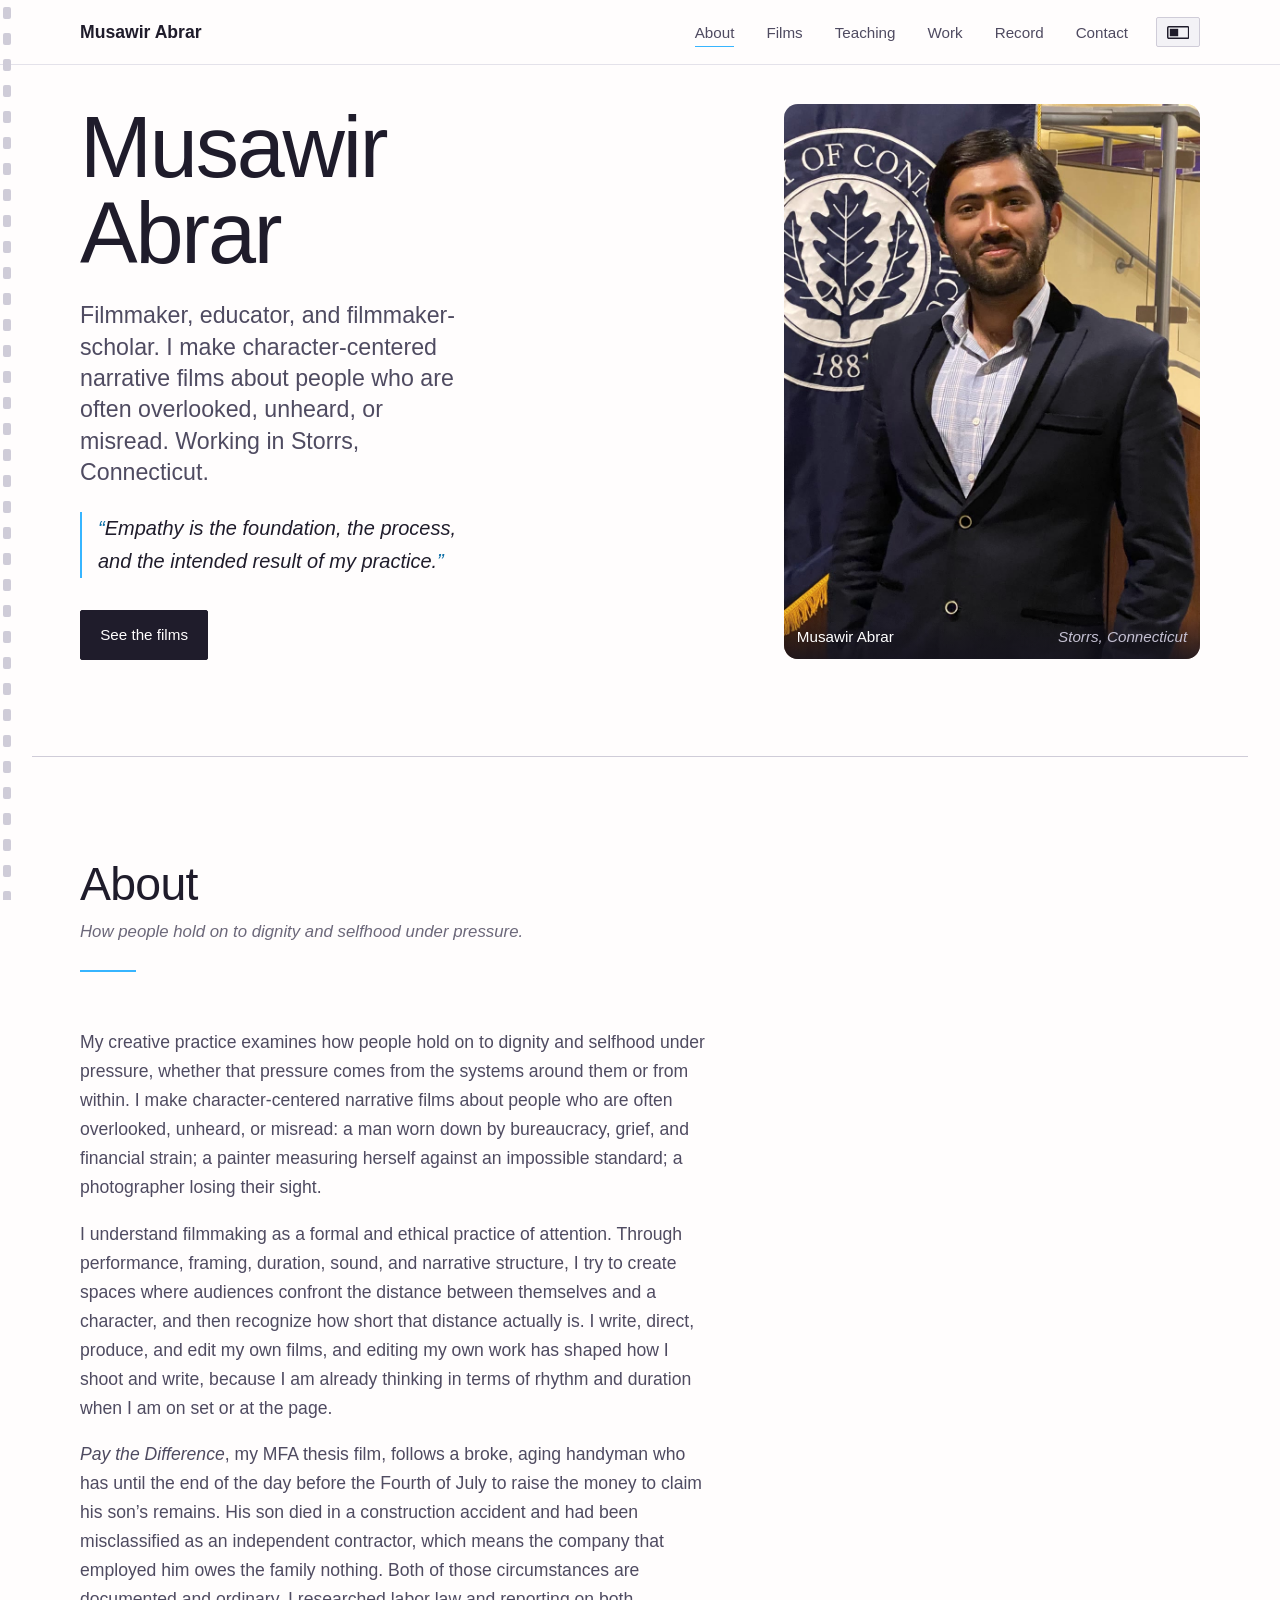
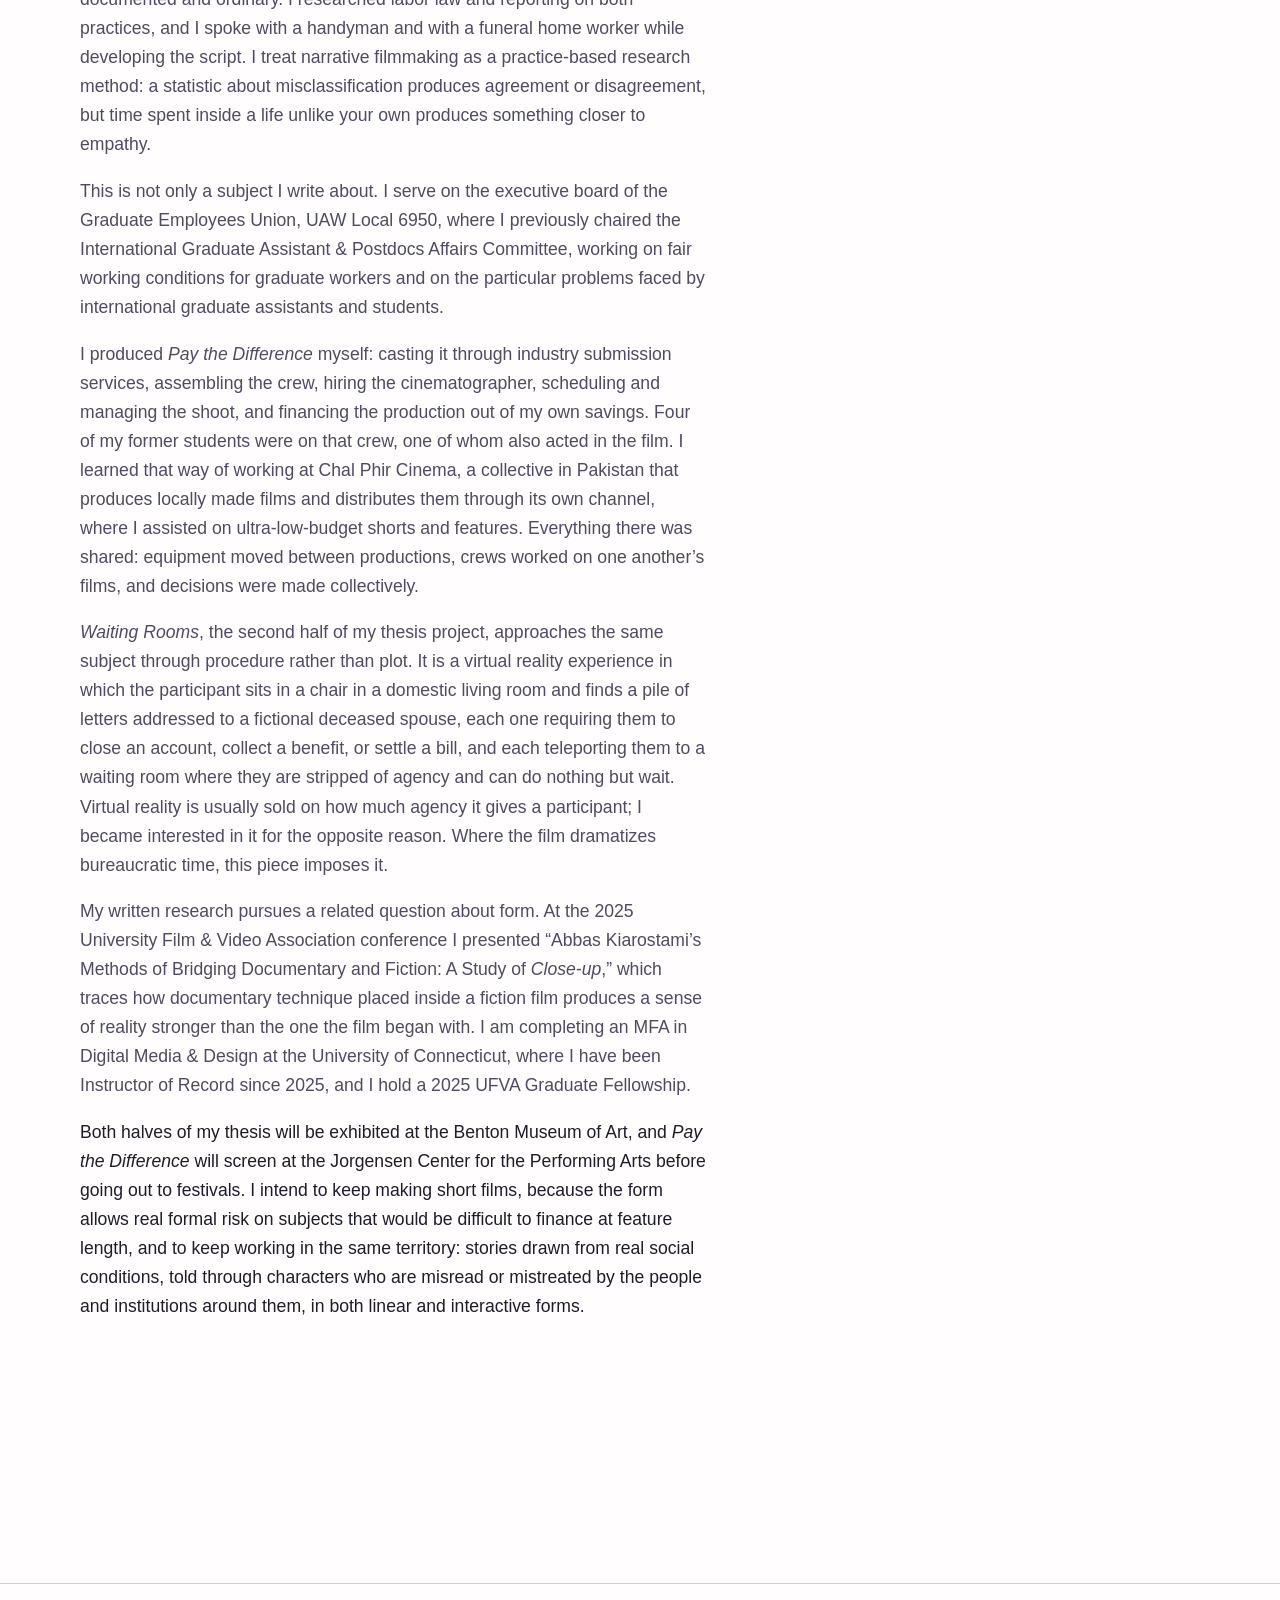
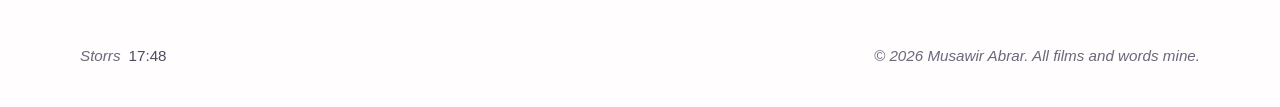
==== index.html @ 1b655f56 "Run a film strip down the edge as the scroll indicator Perforations along the left margin that fill " ====
<!DOCTYPE html>
<!--
  "I take my artistic practice as a very small, personal revolution."
  Musawir Abrar, artist statement.

  You found the source. Most people don't look. Thank you for looking.
-->
<html lang="en" dir="ltr">
<head>
  <meta charset="utf-8">
  <meta name="viewport" content="width=device-width, initial-scale=1, viewport-fit=cover">
  <title>Musawir Abrar</title>
  <meta name="description" content="Musawir Abrar is a filmmaker, educator, and filmmaker-scholar working in Storrs, Connecticut. Character-centered narrative film, immersive media, and research on how people hold on to dignity under pressure.">
  <meta name="author" content="Musawir Abrar">
  <meta name="theme-color" content="#fffdfd" media="(prefers-color-scheme: light)">
  <meta name="theme-color" content="#1a1826" media="(prefers-color-scheme: dark)">

  <meta property="og:type" content="website">
  <meta property="og:title" content="Musawir Abrar">
  <meta property="og:description" content="Filmmaker, educator, filmmaker-scholar. Character-centered work about people who are overlooked, unheard, or misread.">
  <meta property="og:url" content="https://musawirabrar.com/">
  <meta property="og:image" content="https://musawirabrar.com/assets/img/og-image.jpg">
  <meta name="twitter:card" content="summary_large_image">

  <link rel="canonical" href="https://musawirabrar.com/">
  <link rel="icon" href="assets/favicon.svg" type="image/svg+xml">
  <link rel="icon" href="assets/favicon-32.png" type="image/png" sizes="32x32">
  <link rel="apple-touch-icon" href="assets/apple-touch-icon.png">

  <script>
    /* Set the chosen theme before the first paint, so the page never flashes
       the wrong one. The rest of the toggle lives in main.js. */
    (function () {
      try {
        var t = localStorage.getItem('theme');
        if (t === 'dark' || t === 'light') document.documentElement.setAttribute('data-theme', t);
      } catch (e) {}
    })();
  </script>

  <link rel="preconnect" href="https://api.fontshare.com">
  <link rel="preconnect" href="https://cdn.fontshare.com" crossorigin>
  <link rel="preconnect" href="https://fonts.googleapis.com">
  <link rel="preconnect" href="https://fonts.gstatic.com" crossorigin>
  <link rel="stylesheet" href="https://api.fontshare.com/v2/css?f[]=satoshi@300,400,500,700,1,2&amp;display=swap">
  <link rel="stylesheet" href="https://fonts.googleapis.com/css2?family=IBM+Plex+Mono:wght@400;500&family=Noto+Nastaliq+Urdu:wght@400;600&display=swap">
  <link rel="stylesheet" href="css/style.css?v=c502fabf">
  <!-- PostHog analytics. Public project key; safe to ship. -->
  <script>
    !function(t,e){var o,n,p,r;e.__SV||(window.posthog && window.posthog.__loaded)||(window.posthog=e,e._i=[],e.init=function(i,s,a){function g(t,e){var o=e.split(".");2==o.length&&(t=t[o[0]],e=o[1]),t[e]=function(){t.push([e].concat(Array.prototype.slice.call(arguments,0)))}}p||((p=t.createElement("script")).type="text/javascript",p.crossOrigin="anonymous",p.async=!0,p.src=s.api_host.replace(".i.posthog.com","-assets.i.posthog.com")+"/static/array.js",p.onerror=function(){p=null},(r=t.getElementsByTagName("script")[0]).parentNode.insertBefore(p,r));var u=e;for(void 0!==a?u=e[a]=[]:a="posthog",u.people=u.people||[],Object.defineProperty(u,"toString",{configurable:!0,enumerable:!0,writable:!0,value:function(t){var e="posthog";return"posthog"!==a&&(e+="."+a),t||(e+=" (stub)"),e}}),Object.defineProperty(u.people,"toString",{configurable:!0,enumerable:!0,writable:!0,value:function(){return u.toString(1)+".people (stub)"}}),o="du vu fu pu yu init Bu Hu Nu qu Vu Kl ju Zu Ou Yu Xu th capture getExtension zu hu nh calculateEventProperties ih register register_once register_for_session unregister unregister_for_session ah Lu sh getFeatureFlag getFeatureFlagPayload getFeatureFlagResult getAllFeatureFlags isFeatureEnabled reloadFeatureFlags updateFlags updateEarlyAccessFeatureEnrollment getEarlyAccessFeatures on onFeatureFlags onSurveysLoaded onSessionId getSurveys getActiveMatchingSurveys renderSurvey displaySurvey cancelPendingSurvey canRenderSurvey canRenderSurveyAsync uh identify setPersonProperties unsetPersonProperties group resetGroups setPersonPropertiesForFlags resetPersonPropertiesForFlags setGroupPropertiesForFlags resetGroupPropertiesForFlags reset hh shutdown setIdentity clearIdentity get_distinct_id getGroups get_session_id get_session_replay_url alias set_config startSessionRecording stopSessionRecording sessionRecordingStarted captureException addExceptionStep captureLog startExceptionAutocapture stopExceptionAutocapture loadToolbar get_property getSessionProperty rh Ku createPersonProfile setInternalOrTestUser oh bu opt_in_capturing opt_out_capturing has_opted_in_capturing has_opted_out_capturing get_explicit_consent_status is_capturing clear_opt_in_out_capturing Qu debug Yl Os getPageViewId captureTraceFeedback captureTraceMetric Pu".split(" "),n=0;n<o.length;n++)g(u,o[n]);e._i.push([i,s,a])},e.__SV=1)}(document,window.posthog||[]);
    posthog.init('phc_n4nHXnw5nYtsfpcSPLs67FtRx5jxctxXPrgz5RXiYdbp', {
      api_host: 'https://z.musawirabrar.com',
      ui_host: 'https://us.posthog.com',
      defaults: '2026-05-30',
      person_profiles: 'always',
      capture_pageview: true,
      capture_pageleave: true,
      autocapture: true,
      rageclick: true,
      capture_dead_clicks: true,
      capture_heatmaps: true,
      capture_exceptions: true,
      capture_performance: { web_vitals: true, network_timing: true },
      disable_session_recording: false,
      enable_recording_console_log: true,
      session_recording: { maskAllInputs: true, recordCrossOriginIframes: false }
    });
  </script>
  <script type="application/ld+json">
  {
    "@context": "https://schema.org",
    "@type": "Person",
    "name": "Musawir Abrar",
    "jobTitle": "Filmmaker, educator, and filmmaker-scholar",
    "description": "Filmmaker, educator, and filmmaker-scholar working in Storrs, Connecticut.",
    "url": "https://musawirabrar.com/",
    "email": "musawir.abrar@uconn.edu",
    "image": "https://musawirabrar.com/assets/img/musawir-900.jpg",
    "affiliation": { "@type": "CollegeOrUniversity", "name": "University of Connecticut" },
    "sameAs": [
      "https://www.linkedin.com/in/musawirabrar/",
      "https://www.youtube.com/@analyzingglobalcinema6805",
      "https://dmd.uconn.edu/person/musawir-abrar/"
    ]
  }
  </script>
</head>
<body>

  <!--
    The scroll indicator: a film strip down the left edge, its perforations
    filling as the page runs through. Decoration only, so it carries no
    meaning a reader would miss without it.
  -->
  <div class="reel" aria-hidden="true"><span class="reel__fill"></span></div>
  <a class="skip" href="#main">Skip to the content</a>

  <header class="top" id="top">
    <nav class="top__nav" aria-label="Primary">
      <a class="top__name" href="index.html">Musawir Abrar</a>
      <div class="top__right">
        <ul class="top__links">
        <li><a href="index.html" aria-current="page">About</a></li>
        <li><a href="films.html">Films</a></li>
        <li><a href="teaching.html">Teaching</a></li>
        <li><a href="work.html">Work</a></li>
        <li><a href="record.html">Record</a></li>
        <li><a href="contact.html">Contact</a></li>
        </ul>
        <button class="theme" id="theme-toggle" type="button" aria-label="Switch to dark mode">
          <svg viewBox="0 0 24 14" aria-hidden="true" focusable="false">
            <rect x="0.8" y="0.8" width="22.4" height="12.4" rx="1" fill="none" stroke="currentColor" stroke-width="1.6"/>
            <rect class="theme__knob" x="3" y="3" width="9" height="8" fill="currentColor"/>
          </svg>
        </button>
      </div>
    </nav>
  </header>

  <main id="main">

    <!-- ============================================================ HERO -->
    <section class="hero" aria-labelledby="hero-title">
      <div class="hero__grid">
        <div class="hero__text">
          <h1 class="hero__title" id="hero-title">Musawir<br>Abrar</h1>
          <p class="hero__lede">
            Filmmaker, educator, and filmmaker-scholar. I make character-centered narrative
            films about people who are often overlooked, unheard, or misread.
            Working in Storrs, Connecticut.
          </p>
          <p class="hero__thesis">
            <span class="hero__thesis-mark" aria-hidden="true">&ldquo;</span>Empathy is the foundation, the process, and the intended result of my practice.<span class="hero__thesis-mark" aria-hidden="true">&rdquo;</span>
          </p>
          <div class="hero__cta">
            <a class="btn" href="films.html">See the films</a>
          </div>
        </div>

        <figure class="hero__figure frame frame--3x4">
          <img src="assets/img/musawir-900.jpg"
               srcset="assets/img/musawir-450.jpg 450w, assets/img/musawir-900.jpg 900w"
               sizes="(min-width: 900px) 36vw, 80vw"
               width="900" height="1200"
               alt="Musawir Abrar in a dark blazer, smiling slightly, in front of a University of Connecticut banner."
               fetchpriority="high">
          <figcaption class="frame__cap">
            <span class="frame__cap-title">Musawir Abrar</span>
            <span class="frame__cap-meta">Storrs, Connecticut</span>
          </figcaption>
        </figure>
      </div>
    </section>

    <!-- ============================================================ ABOUT -->
    <section class="section about" id="about" aria-labelledby="about-title">
      <div class="section__head">
        <h2 class="section__title" id="about-title">About</h2>
        <p class="section__sub">How people hold on to dignity and selfhood under pressure.</p>
      </div>

      <div class="prose">
        <p>
          My creative practice examines how people hold on to dignity and selfhood under
          pressure, whether that pressure comes from the systems around them or from within.
          I make character-centered narrative films about people who are often overlooked,
          unheard, or misread: a man worn down by bureaucracy, grief, and financial strain;
          a painter measuring herself against an impossible standard; a photographer losing
          their sight.
        </p>
        <p>
          I understand filmmaking as a formal and ethical practice of attention. Through
          performance, framing, duration, sound, and narrative structure, I try to create
          spaces where audiences confront the distance between themselves and a character,
          and then recognize how short that distance actually is. I write, direct, produce,
          and edit my own films, and editing my own work has shaped how I shoot and write,
          because I am already thinking in terms of rhythm and duration when I am on set or
          at the page.
        </p>
        <p>
          <em>Pay the Difference</em>, my MFA thesis film, follows a broke, aging handyman who
          has until the end of the day before the Fourth of July to raise the money to claim
          his son&rsquo;s remains. His son died in a construction accident and had been
          misclassified as an independent contractor, which means the company that employed
          him owes the family nothing. Both of those circumstances are documented and ordinary.
          I researched labor law and reporting on both practices, and I spoke with a handyman
          and with a funeral home worker while developing the script. I treat narrative
          filmmaking as a practice-based research method: a statistic about misclassification
          produces agreement or disagreement, but time spent inside a life unlike your own
          produces something closer to empathy.
        </p>
        <p>
          This is not only a subject I write about. I serve on the executive board of the
          Graduate Employees Union, UAW Local 6950, where I previously chaired the
          International Graduate Assistant &amp; Postdocs Affairs Committee, working on fair
          working conditions for graduate workers and on the particular problems faced by
          international graduate assistants and students.
        </p>
        <p>
          I produced <em>Pay the Difference</em> myself: casting it through
          industry submission services, assembling the crew, hiring the cinematographer,
          scheduling and managing the shoot, and financing the production out of my own
          savings. Four of my former students were on that crew, one of whom also acted in the
          film. I learned that way of working at Chal Phir Cinema, a collective in Pakistan
          that produces locally made films and distributes them through its own channel, where
          I assisted on ultra-low-budget shorts and features. Everything there was shared:
          equipment moved between productions, crews worked on one another&rsquo;s films, and
          decisions were made collectively.
        </p>
        <p>
          <em>Waiting Rooms</em>, the second half of my thesis project, approaches the same
          subject through procedure rather than plot. It is a virtual reality experience in
          which the participant sits in a chair in a domestic living room and finds a pile of
          letters addressed to a fictional deceased spouse, each one requiring them to close
          an account, collect a benefit, or settle a bill, and each teleporting them to a
          waiting room where they are stripped of agency and can do nothing but wait. Virtual
          reality is usually sold on how much agency it gives a participant; I became
          interested in it for the opposite reason. Where the film dramatizes bureaucratic
          time, this piece imposes it.
        </p>
        <p>
          My written research pursues a related question about form. At the 2025 University
          Film &amp; Video Association conference I presented &ldquo;Abbas Kiarostami&rsquo;s
          Methods of Bridging Documentary and Fiction: A Study of <em>Close-up</em>,&rdquo;
          which traces how documentary technique placed inside a fiction film produces a sense
          of reality stronger than the one the film began with. I am completing an MFA in
          Digital Media &amp; Design at the University of Connecticut, where I have been
          Instructor of Record since 2025, and I hold a 2025 UFVA Graduate Fellowship.
        </p>
        <p>
          Both halves of my thesis will be exhibited at the Benton Museum of Art, and
          <em>Pay the Difference</em> will screen at the Jorgensen Center for the Performing
          Arts before going out to festivals. I intend to keep making short films, because the
          form allows real formal risk on subjects that would be difficult to finance at
          feature length, and to keep working in the same territory: stories drawn from real
          social conditions, told through characters who are misread or mistreated by the
          people and institutions around them, in both linear and interactive forms.
        </p>
      </div>
    </section>

  </main>

  <footer class="foot">
    <div class="foot__row">
      <p class="foot__place"><span class="foot__city">Storrs</span> <time id="time-storrs" class="foot__time">--:--</time></p>
      <p class="foot__copy">&copy; <span id="year">2026</span> Musawir Abrar. All films and words mine.</p>
    </div>
  </footer>

  <script src="js/main.js?v=2add36c3" defer></script>
</body>
</html>
---- css/style.css ----
/* ==========================================================================
   Musawir Abrar
   Overcast for most of the film, then one sunset.
   ========================================================================== */

:root {
  /* Taken from the resume: indigo, white page, a cyan accent. */
  --paper: #fffdfd;
  --paper-2: #f3f2f6;
  --paper-3: #e6e4ec;
  --line: #cfccd8;
  --line-soft: #e4e2ea;

  --ink: #1f1c2b;
  --ink-2: #4f4b61;
  --ink-3: #6c687a;

  /* The resume's link cyan. The -text value is darkened for contrast on white. */
  --accent: #37b5ff;
  --accent-2: #6bc7fe;
  --accent-text: #0b6ea6;


  --sans: "Satoshi", "Inter", -apple-system, BlinkMacSystemFont, "Segoe UI", Roboto, Helvetica, Arial, sans-serif;
  --mono: "IBM Plex Mono", "SFMono-Regular", Menlo, Consolas, monospace;
  --urdu: "Noto Nastaliq Urdu", "Jameel Noori Nastaleeq", serif;

  --gutter: clamp(1.25rem, 4vw, 3rem);
  --measure: 60ch;
  --radius: 2px;
  --radius-lg: 14px;

  --ease: cubic-bezier(0.22, 1, 0.36, 1);
  --slow: 900ms;
  --quick: 200ms;

  color-scheme: light dark;
}

/* Dark values live in two places: under the media query for anyone who has
   not chosen, and under [data-theme="dark"] for anyone who has. The
   :not() keeps a chosen light theme from being overridden by the system. */
@media (prefers-color-scheme: dark) {
  :root:not([data-theme="light"]) {
    color-scheme: dark;
    --paper: #1a1826;
    --paper-2: #221f2e;
    --paper-3: #2c2839;
    --line: #413c52;
    --line-soft: #2e2a3c;
    --ink: #ece9f2;
    --ink-2: #b9b4c6;
    --ink-3: #8e89a0;
    --accent: #5cc6ff;
    --accent-2: #8bd8ff;
    --accent-text: #6bcdff;
  }
}

:root[data-theme="dark"] {
  color-scheme: dark;
    --paper: #1a1826;
    --paper-2: #221f2e;
    --paper-3: #2c2839;
    --line: #413c52;
    --line-soft: #2e2a3c;
    --ink: #ece9f2;
    --ink-2: #b9b4c6;
    --ink-3: #8e89a0;
    --accent: #5cc6ff;
    --accent-2: #8bd8ff;
    --accent-text: #6bcdff;
}
:root[data-theme="light"] { color-scheme: light; }

/* --------------------------------------------------------------------------
   Base
   -------------------------------------------------------------------------- */

*, *::before, *::after { box-sizing: border-box; }

html {
  -webkit-text-size-adjust: 100%;
  scroll-behavior: smooth;
  scroll-padding-top: 5.5rem;
  /* Always keep room for the scrollbar. Short pages do not need one and long
     pages do, and without this the page width changes between them, which
     slides the right-aligned nav sideways as you move from page to page. */
  overflow-y: scroll;
}

@media (prefers-reduced-motion: reduce) {
  html { scroll-behavior: auto; }
  *, *::before, *::after { animation-duration: 0.01ms !important; transition-duration: 0.01ms !important; }
}

/* --------------------------------------------------------------------------
   The film strip. A run of perforations down the left edge that fill as the
   page scrolls: the scroll position, read as film through a gate. The holes
   are a repeating mask, so the run fits any height without counting them.
   -------------------------------------------------------------------------- */
.reel {
  position: fixed; left: 0; top: 0; bottom: 0; width: 14px;
  z-index: 60; pointer-events: none;   /* over the sticky header, which otherwise washes the first holes out */
  background: var(--line);
  --hole: url("data:image/svg+xml,%3Csvg xmlns='http://www.w3.org/2000/svg' width='14' height='26'%3E%3Crect x='3' y='7' width='8' height='12' rx='2' fill='%23000'/%3E%3C/svg%3E");
  -webkit-mask-image: var(--hole); mask-image: var(--hole);
  -webkit-mask-repeat: repeat-y; mask-repeat: repeat-y;
  -webkit-mask-size: 14px 26px; mask-size: 14px 26px;
}
.reel__fill {
  position: absolute; inset: 0;
  background: var(--accent);
  transform-origin: top; transform: scaleY(var(--reel, 0));
}
/* Narrow screens have no room to spare in the gutter. */
@media (max-width: 1100px) { .reel { display: none; } }
@media print { .reel { display: none; } }

body {
  margin: 0;
  background: var(--paper);
  color: var(--ink);
  font-family: var(--sans);
  font-weight: 400;
  font-size: clamp(1rem, 0.94rem + 0.3vw, 1.1rem);
  line-height: 1.65;
  font-feature-settings: "kern", "liga";
  -webkit-font-smoothing: antialiased;
  text-rendering: optimizeLegibility;
  /* clip, not hidden: hidden makes body a scroll container, which stops
     position: sticky working anywhere inside it. */
  overflow-x: clip;
}

::selection { background: var(--accent); color: #f4fbff; }

img, svg, video { display: block; max-width: 100%; height: auto; }

a { color: inherit; text-decoration: none; }
a:focus-visible, button:focus-visible {
  outline: 2px solid var(--accent);
  outline-offset: 3px;
}

h1, h2, h3 { margin: 0; font-weight: 500; line-height: 1.1; letter-spacing: -0.01em; }
p { margin: 0 0 1em; }
p:last-child { margin-bottom: 0; }
em { font-style: italic; }
strong { font-weight: 700; }
ul { margin: 0; padding: 0; list-style: none; }
dl, dd, dt { margin: 0; }
cite { font-style: normal; }
button { font: inherit; color: inherit; background: none; border: 0; padding: 0; cursor: pointer; }

.skip {
  position: absolute; left: 1rem; top: -4rem;
  padding: 0.5rem 0.9rem;
  background: var(--ink); color: var(--paper);
  z-index: 100;
}
.skip:focus { top: 1rem; }

main { position: relative; z-index: 1; }

/* Two quiet type roles. Metadata is italic and dimmer; labels are upright and smaller. */
.meta, .piece__meta, .piece__status, .piece__aside, .section__sub, .foot__row,
.frame__cap, .credits__role, .contact__where {
  font-size: 0.95rem;
  font-style: italic;
  color: var(--ink-3);
}
.label, .record__h, .piece__facts dt {
  font-size: 0.95rem;
  font-weight: 500;
  font-style: normal;
  color: var(--ink);
}

/* --------------------------------------------------------------------------
   Top bar
   -------------------------------------------------------------------------- */

.top {
  position: sticky; top: 0; z-index: 50;
  background: color-mix(in srgb, var(--paper) 88%, transparent);
  -webkit-backdrop-filter: saturate(140%) blur(10px);
  backdrop-filter: saturate(140%) blur(10px);
  border-bottom: 1px solid var(--line-soft);
}
.top__nav {
  max-width: 76rem; margin: 0 auto; padding: 0.7rem var(--gutter);
  display: flex; flex-wrap: wrap; align-items: baseline; justify-content: space-between; gap: 0.25rem 1rem;
}
.top__name { font-weight: 600; color: var(--ink); padding: 0.4rem 0; }
.top__right { display: flex; align-items: center; gap: clamp(0.9rem, 3vw, 1.75rem); }
.top__links { display: flex; flex-wrap: wrap; gap: 0 clamp(0.9rem, 3vw, 2rem); }

/* Light and dark. A frame, half lit, to match the favicon and the rules. */
.theme {
  display: inline-flex; align-items: center; justify-content: center;
  width: 2.75rem; height: 1.85rem; flex: 0 0 auto;
  color: var(--ink); background: var(--paper-2);
  border: 1px solid var(--line); border-radius: var(--radius);
  transition: color var(--quick), background var(--quick), border-color var(--quick);
}
.theme:hover, .theme:focus-visible {
  color: var(--accent-text); border-color: var(--accent);
}
.theme svg { width: 1.4rem; height: auto; display: block; }
/* The pane slides across the frame: left in light, right in dark. The guard
   lets an explicit choice beat the system preference, as the palette does. */
.theme__knob { transition: transform var(--quick) var(--ease); }
@media (prefers-color-scheme: dark) {
  :root:not([data-theme="light"]) .theme__knob { transform: translateX(9px); }
}
:root[data-theme="dark"] .theme__knob { transform: translateX(9px); }
.top__links a {
  display: inline-block; position: relative; padding: 0.4rem 0; color: var(--ink-2);
  font-size: 0.95rem;
  transition: color var(--quick);
}
.top__links a::after {
  content: ""; position: absolute; left: 0; right: 0; bottom: 0.25rem;
  height: 1px; background: var(--accent);
  transform: scaleX(0); transform-origin: left;
  transition: transform var(--quick) var(--ease);
}
.top__links a:hover, .top__links a:focus-visible { color: var(--ink); }
.top__links a:hover::after, .top__links a:focus-visible::after,
.top__links a[aria-current]::after { transform: scaleX(1); }
@media (max-width: 600px) {
  /* The links wrap to two rows here; keep the toggle level with the first. */
  .top__right { width: 100%; justify-content: space-between; align-items: flex-start; }
  .theme { margin-top: -0.15rem; }
  .top__links { justify-content: flex-start; gap: 0 1rem; }
  .top__links a { padding: 0.6rem 0; min-height: 44px; }
}

/* --------------------------------------------------------------------------
   Hero
   -------------------------------------------------------------------------- */

.hero {
  max-width: 76rem; margin: 0 auto;
  padding: clamp(1.5rem, 3vw, 2.5rem) var(--gutter) clamp(3rem, 8vw, 6rem);
}


.hero__grid {
  display: grid; gap: clamp(2rem, 5vw, 4rem);
  grid-template-columns: 1fr;
  align-items: end;
}
@media (min-width: 900px) {
  .hero__grid { grid-template-columns: 1.2fr 0.8fr; align-items: center; }
}
.hero__figure { max-width: 26rem; width: 100%; justify-self: end; }
@media (max-width: 899px) { .hero__figure { max-width: 22rem; justify-self: start; } }

.hero__title {
  font-size: clamp(2.6rem, 8vw, 5.4rem);
  font-weight: 500;
  letter-spacing: -0.025em;
  line-height: 1;
  margin-bottom: 1.5rem;
}
.hero__lede {
  max-width: 30ch;
  font-size: clamp(1.15rem, 1rem + 0.6vw, 1.45rem);
  line-height: 1.35;
  color: var(--ink-2);
  margin-bottom: 1.5rem;
}
.hero__thesis {
  max-width: 34ch;
  font-style: italic; font-weight: 400;
  font-size: clamp(1.05rem, 0.95rem + 0.4vw, 1.25rem);
  color: var(--ink);
  border-left: 2px solid var(--accent);
  padding-left: 1rem;
  margin-bottom: 2rem;
}
.hero__thesis-mark { color: var(--accent-text); }

.hero__cta { display: flex; flex-wrap: wrap; gap: 0.75rem; }
.btn {
  display: inline-block;
  padding: 0.7rem 1.2rem;
  font-size: 0.95rem;
  background: var(--ink); color: var(--paper);
  border: 1px solid var(--ink);
  border-radius: var(--radius);
  transition: background var(--quick), color var(--quick), border-color var(--quick);
}
.btn:hover, .btn:focus-visible { background: var(--accent); border-color: var(--accent); color: #f4fbff; }
.btn--ghost { background: transparent; color: var(--ink); }
.btn--ghost:hover, .btn--ghost:focus-visible { background: transparent; color: var(--accent-text); border-color: var(--accent); }

/* --------------------------------------------------------------------------
   Frames. Everything he shoots lives in a box.
   -------------------------------------------------------------------------- */

.frame {
  position: relative; margin: 0; overflow: hidden;
  background: var(--paper-3);
  border-radius: var(--radius);
}
.frame img { width: 100%; height: 100%; object-fit: cover; }
.frame--4x3 { aspect-ratio: 4 / 3; }
.frame--16x9 { aspect-ratio: 16 / 9; }
/* A screenplay page, shown at the shape of the paper. */
.frame--page { aspect-ratio: 8.5 / 11; }
/* A narrower image inside a 16:9 frame, with bars, so every still matches. */
.frame--pillar { background: #16141f; }
.frame--pillar img { object-fit: contain; }
.frame--3x4 { aspect-ratio: 3 / 4; }
.frame--book { aspect-ratio: 2 / 3; max-width: 18rem; }

.frame--tint::after {
  content: ""; position: absolute; inset: 0; pointer-events: none;
  background: linear-gradient(180deg, transparent 60%, rgba(31, 28, 43, 0.25));
}
.frame--link { display: block; }
/* A placeholder panel: a title where a still will go. */
.frame--note { display: grid; place-items: center; background: #16141f; }
.frame__note {
  margin: 0; padding: 1rem;
  color: #eceaf3; font-style: italic;
  font-size: clamp(1.05rem, 2vw, 1.4rem);
}
.frame--contain { display: grid; place-items: center; background: #0a1c35; }
/* position + z-index, or the absolutely positioned backdrop paints over it. */
.frame--contain img {
  position: relative; z-index: 1;
  width: auto; height: auto; max-width: 52%; max-height: 86%;
  object-fit: contain; box-shadow: 0 20px 44px -18px rgba(0,0,0,0.85);
}
/* With a label across the foot of the frame, the cover rides up to clear it. */
.frame--contain:has(.shot__open) img:not(.frame__backdrop) { max-height: 74%; margin-bottom: 2.4rem; }

/* Needs the element too: .frame--contain img clamps every image inside it. */
.frame--contain img.frame__backdrop {
  position: absolute; inset: 0; z-index: 0;
  width: 100%; height: 100%; max-width: none; max-height: none;
  object-fit: cover; box-shadow: none;
}

/* The portrait is the one soft-cornered thing; .frame's radius is set
   later in the file, so this needs the extra class to win. */
.hero__figure.frame { border-radius: var(--radius-lg); }
.hero__figure img { filter: saturate(0.85) contrast(1.02); }
.frame__cap {
  position: absolute; left: 0; right: 0; bottom: 0;
  display: flex; justify-content: space-between; gap: 1rem;
  padding: 0.6rem 0.8rem;
  background: linear-gradient(180deg, transparent, rgba(22, 20, 31, 0.78));
  color: #eceaf3;
}
.frame__cap-title { color: #fff; font-style: normal; }
.frame__cap-meta { color: #c4c0d2; }

/* --------------------------------------------------------------------------
   Sections
   -------------------------------------------------------------------------- */

.section {
  max-width: 76rem; margin: 0 auto;
  padding: clamp(3rem, 8vw, 6.5rem) var(--gutter);
  border-top: 1px solid var(--line);
}
main > .section:first-child { border-top: 0; }
.section__head { margin-bottom: clamp(2rem, 5vw, 3.5rem); }
.section__title {
  font-size: clamp(1.9rem, 4vw, 2.9rem);
  font-weight: 500; letter-spacing: -0.015em;
  margin-bottom: 0.5rem;
}
.section__sub { max-width: 60ch; font-size: 1.05rem; }
/* The frame motif: a short rule under each section head, as the resume has,
   and the native ratio marked under each still. */
.section__head::after {
  content: ""; display: block;
  width: 3.5rem; height: 2px;
  background: var(--accent);
  margin-top: clamp(1rem, 2vw, 1.5rem);
}
.frame__ratio {
  font-family: var(--mono);
  font-size: 0.7rem; letter-spacing: 0.12em; text-transform: uppercase;
  color: var(--ink-3);
  margin: 0.55rem 0 0;
}

/* --------------------------------------------------------------------------
   Pieces of work
   -------------------------------------------------------------------------- */

.piece { display: grid; gap: 1.5rem clamp(1.5rem, 4vw, 3.5rem); }
.piece--feature { margin-bottom: clamp(3rem, 8vw, 6rem); align-items: start; }
@media (min-width: 900px) {
  .piece--feature { grid-template-columns: 1.15fr 1fr; }
  .piece--feature .piece__media { position: sticky; top: 5rem; }
  /* Flipping swaps the columns, so swap their widths too and keep every
     still the same size down the page. */
  .piece--feature.piece--flip { grid-template-columns: 1fr 1.15fr; }
  .piece--flip .piece__media { order: 2; }
  .piece--flip .piece__body { order: 1; }
}

.piece__meta { margin-bottom: 0.6rem; }
.piece__title {
  font-size: clamp(1.6rem, 2.8vw, 2.2rem);
  font-weight: 500; letter-spacing: -0.015em;
  margin-bottom: 0.9rem;
}
.piece__logline {
  max-width: var(--measure);
  font-size: clamp(1.15rem, 1rem + 0.5vw, 1.4rem);
  line-height: 1.35; font-weight: 400;
  margin-bottom: 1rem;
}
.piece__body > p:not([class]) { max-width: var(--measure); color: var(--ink-2); }

.piece__status { margin-top: 0.6rem; }

.piece__facts {
  display: grid; grid-template-columns: repeat(auto-fill, minmax(11rem, 1fr));
  gap: 0.9rem 1.5rem; margin-top: 1.5rem;
  padding-top: 1.25rem; border-top: 1px solid var(--line-soft);
}
.piece__facts dt { color: var(--ink-3); font-weight: 400; margin-bottom: 0.1rem; }
.piece__facts dd { color: var(--ink); }

.piece__title-alt {
  font-family: var(--urdu);
  font-size: 0.85em;
  font-weight: 400;
  line-height: 1;
  color: var(--ink-3);
  white-space: nowrap;
}

.laurels { margin-top: 1.25rem; padding-top: 1.25rem; border-top: 1px solid var(--line-soft); max-width: var(--measure); }
.laurels li {
  position: relative; padding-left: 1.4rem; margin-bottom: 0.45rem;
  color: var(--ink-2); font-size: 0.95em;
}
.laurels li::before {
  content: ""; position: absolute; left: 0; top: 0.7em;
  width: 0.8rem; height: 1px; background: var(--accent);
}
.laurels strong { color: var(--ink); font-weight: 700; }

.list li { position: relative; padding-left: 1.2rem; margin-bottom: 0.5rem; color: var(--ink-2); font-size: 0.95em; }
.list li::before { content: ""; position: absolute; left: 0; top: 0.75em; width: 0.6rem; height: 1px; background: var(--line); }

.link {
  display: inline-block; margin-top: 0.75rem;
  color: var(--ink);
  border-bottom: 1px solid var(--accent);
  padding-bottom: 0.1rem;
  transition: color var(--quick);
}
.link:hover, .link:focus-visible { color: var(--accent-text); }

.piece__aside { margin-top: 0.75rem; }

/* Strip of stills */
.strip {
  display: grid; gap: 0.5rem;
  grid-template-columns: repeat(2, 1fr);
  margin-bottom: clamp(3rem, 8vw, 6rem);
}
@media (min-width: 700px) { .strip { grid-template-columns: repeat(4, 1fr); } }
.strip__item { display: block; width: 100%; padding: 0; cursor: zoom-in; }
.strip__item img { filter: saturate(0.85); transition: filter var(--quick); }
.strip__item:hover img, .strip__item:focus-visible img { filter: saturate(1); }
/* The card's own still, which opens the gallery at its first item. */
.shot { display: block; position: relative; padding: 0; cursor: zoom-in; background: var(--paper-3); }
.shot img { width: 100%; height: 100%; object-fit: cover; }
/* The label on a thumbnail. It belongs to the frame, whichever kind: one
   that opens something here, and one that links away. */
.shot__open {
  position: absolute; inset: auto 0 0 0; z-index: 2;
  padding: 0.55rem 0.75rem;
  background: rgba(22, 20, 31, 0.86); color: #eceaf3;
  font-size: 0.85rem; text-align: left;
  transition: background var(--quick);
}
.frame:hover .shot__open, .frame:focus-visible .shot__open { background: var(--accent-text); }

.lightbox__video { max-width: 100%; max-height: 80vh; width: auto; display: block; background: #000; }
.lightbox__embed { width: min(96vw, 1400px); aspect-ratio: 16 / 9; background: #000; }
.lightbox__embed iframe { display: block; width: 100%; height: 100%; border: 0; }
.lightbox__video[hidden], .lightbox__img[hidden], .lightbox__embed[hidden] { display: none; }

/* Lightbox for the stills */
.lightbox {
  border: 0; padding: 0; margin: auto;
  width: min(96vw, 1400px); max-width: none; max-height: none;
  background: transparent; color: #eceaf3;
  overflow: visible;
}
.lightbox::backdrop { background: rgba(13, 12, 20, 0.97); }
.lightbox[open] { animation: lb-in 240ms var(--ease); }
@keyframes lb-in { from { opacity: 0; transform: translateY(6px); } to { opacity: 1; transform: none; } }
.lightbox__stage { display: grid; place-items: center; }
.lightbox__img {
  max-width: 96vw; max-height: 82vh; width: auto; height: auto;
  border-radius: var(--radius);
  box-shadow: 0 40px 80px -40px rgba(0,0,0,0.8);
}
.lightbox__cap {
  display: flex; justify-content: space-between; gap: 1rem;
  margin: 0.8rem auto 0; max-width: 96vw;
  font-size: 0.95rem; font-style: italic; color: #a9a4bb;
}
.lightbox__time { font-style: normal; font-variant-numeric: tabular-nums; color: #6bcdff; }
.lightbox__btn {
  position: fixed; z-index: 1;
  width: 2.75rem; height: 2.75rem; border-radius: 50%;
  display: grid; place-items: center;
  background: rgba(236, 234, 243, 0.1); color: #eceaf3;
  font-size: 1.3rem; line-height: 1;
  transition: background var(--quick);
}
.lightbox__btn:hover, .lightbox__btn:focus-visible { background: rgba(236, 234, 243, 0.22); }
.lightbox__close { top: max(0.75rem, env(safe-area-inset-top)); right: max(0.75rem, env(safe-area-inset-right)); }
.lightbox__prev { left: max(0.5rem, env(safe-area-inset-left)); top: 50%; transform: translateY(-50%); }
.lightbox__next { right: max(0.5rem, env(safe-area-inset-right)); top: 50%; transform: translateY(-50%); }
@media (max-width: 600px) {
  .lightbox__prev, .lightbox__next { top: auto; bottom: max(1rem, env(safe-area-inset-bottom)); transform: none; }
}
body.has-lightbox { overflow: hidden; }

/* Other work: four cards, one thumbnail size */
.cards {
  display: grid; gap: clamp(2.5rem, 6vw, 4rem) clamp(1.5rem, 4vw, 3rem);
  grid-template-columns: 1fr;
}
@media (min-width: 640px) { .cards { grid-template-columns: 1fr 1fr; } }
.card { display: grid; gap: 1.25rem; align-content: start; }
.card__title { font-size: clamp(1.25rem, 1.9vw, 1.5rem); font-weight: 500; letter-spacing: -0.015em; margin-bottom: 0.9rem; }
.card__body > p:not([class]) { max-width: var(--measure); color: var(--ink-2); font-size: 0.97em; }
.card__links { display: flex; flex-wrap: wrap; gap: 0.25rem 1.5rem; }

/* YouTube facade */
.yt { cursor: pointer; }
.yt__play {
  display: inline-flex; align-items: center; gap: 0.7rem;
  margin-top: 0.8rem;
}
.yt__play-icon {
  width: 2.2rem; height: 2.2rem; border-radius: 50%;
  background: var(--accent);
  position: relative; flex: 0 0 auto;
}
.yt__play-icon::after {
  content: ""; position: absolute; left: 55%; top: 50%; transform: translate(-50%, -50%);
  border-left: 0.8rem solid #f4fbff; border-top: 0.5rem solid transparent; border-bottom: 0.5rem solid transparent;
}
.yt__play-text { color: var(--ink-2); font-size: 0.95rem; transition: color var(--quick); }
.yt__play:hover .yt__play-text, .yt__play:focus-visible .yt__play-text,
.yt:hover + .yt__play .yt__play-text { color: var(--accent-text); text-decoration: underline; text-underline-offset: 0.2em; }
/* display on the button beats the UA rule for [hidden], so say it again. */
.yt__play[hidden] { display: none; }
.yt iframe { position: absolute; inset: 0; width: 100%; height: 100%; border: 0; }


/* --------------------------------------------------------------------------
   About
   -------------------------------------------------------------------------- */

.prose { max-width: 64ch; margin-bottom: clamp(2.5rem, 6vw, 4rem); }
.prose p { color: var(--ink-2); }
.prose p:last-child { color: var(--ink); }


/* --------------------------------------------------------------------------
   Teaching
   -------------------------------------------------------------------------- */

/* A folded statement: Teaching philosophy, Artist statement. */
.essay {
  padding-bottom: clamp(2rem, 4vw, 3rem);
  margin-bottom: clamp(2rem, 4vw, 3rem);
  border-bottom: 1px solid var(--line-soft);
}
.essay__lede {
  max-width: 48ch;
  margin-bottom: clamp(1.5rem, 3vw, 2rem);
  font-size: clamp(1.05rem, 1.5vw, 1.25rem);
  font-style: italic;
  color: var(--ink);
}
.essay .prose { margin-bottom: 0; }

/* The statement folds away; the opening line above it stays as the teaser. */
.essay__full > summary {
  display: inline-flex; align-items: baseline; gap: 0.5rem;
  cursor: pointer; list-style: none;
  color: var(--ink-2); font-size: 0.95rem;
  padding: 0.4rem 0;
  transition: color var(--quick);
}
.essay__full > summary::-webkit-details-marker { display: none; }
.essay__full > summary::after {
  content: ""; width: 0.45rem; height: 0.45rem;
  border-right: 1px solid currentColor; border-bottom: 1px solid currentColor;
  transform: translateY(-0.15em) rotate(45deg);
  transition: transform var(--quick) var(--ease);
}
.essay__full[open] > summary::after { transform: translateY(0.1em) rotate(-135deg); }
.essay__full > summary:hover,
.essay__full > summary:focus-visible { color: var(--accent-text); }
.essay__toggle-less { display: none; }
.essay__full[open] .essay__toggle-more { display: none; }
.essay__full[open] .essay__toggle-less { display: inline; }
.essay__full[open] > .prose { margin-top: clamp(1.25rem, 2.5vw, 1.75rem); }

.courses {
  display: grid; gap: 2rem clamp(2rem, 5vw, 4rem);
  grid-template-columns: 1fr;
  margin-bottom: clamp(2.5rem, 6vw, 4rem);
}
@media (min-width: 760px) { .courses { grid-template-columns: 1fr 1fr; } }
.course__title { font-size: clamp(1.2rem, 1.8vw, 1.45rem); margin-bottom: 0.3rem; }
.course__when, .card__when {
  display: inline-block;
  font-size: 0.72em; font-weight: 400; font-style: italic;
  letter-spacing: 0; color: var(--ink-3); white-space: nowrap;
}
.course > .piece__meta { margin-bottom: 0.75rem; }
.course > p:not([class]) { color: var(--ink-2); max-width: 50ch; }

.students { padding-top: 2rem; border-top: 1px solid var(--line-soft); }
.students__title, .essay__title, .courses__title { font-size: clamp(1.2rem, 1.8vw, 1.45rem); margin-bottom: 0.5rem; }
.courses__title { margin-bottom: clamp(2rem, 4vw, 3rem); }
.students__intro { color: var(--ink-2); max-width: 60ch; }
.students__list { display: grid; gap: 1rem 2rem; grid-template-columns: 1fr; margin-top: 1.5rem; }
.students__list:empty { display: none; }
@media (min-width: 700px) { .students__list { grid-template-columns: 1fr 1fr; } }
@media (min-width: 1000px) { .students__list { grid-template-columns: repeat(3, 1fr); } }
.student {
  display: grid; gap: 0.15rem; padding: 1rem 0;
  border-top: 1px solid var(--line-soft);
  /* Cards stretch to the tallest in the row; without this the spare
     height is shared out between the rows and the titles drift apart. */
  align-content: start;
}

/* A video essay: a dark panel that loads its player only when asked. */
.vid {
  background: #16141f;
  display: grid; place-items: center;
  cursor: pointer;
  margin-bottom: 0.7rem;
}
.vid__play {
  display: inline-flex; flex-direction: column; align-items: center; gap: 0.5rem;
  color: #c4c0d2; padding: 1rem;
}
.vid__play-icon {
  width: 2.6rem; height: 2.6rem; border-radius: 50%;
  background: var(--accent); position: relative;
}
.vid__play-icon::after {
  content: ""; position: absolute; left: 55%; top: 50%; transform: translate(-50%, -50%);
  border-left: 0.8rem solid #f4fbff; border-top: 0.5rem solid transparent; border-bottom: 0.5rem solid transparent;
}
.vid__play-text { font-size: 0.9rem; }
.vid:hover .vid__play-text, .vid__play:focus-visible .vid__play-text {
  color: #fff; text-decoration: underline; text-underline-offset: 0.2em;
}
.vid iframe { position: absolute; inset: 0; width: 100%; height: 100%; border: 0; }
.vid.is-playing { cursor: default; }
.student__meta { font-size: 0.95rem; font-style: italic; color: var(--ink-3); }
.student__kind { font-size: 0.95rem; font-style: italic; color: var(--ink-3); }
.student__title { font-size: 1.15rem; color: var(--ink); border-bottom: 1px solid var(--accent); width: fit-content; }
.student__title:hover, .student__title:focus-visible { color: var(--accent-text); }
.student__by { display: grid; gap: 0.15rem; font-size: 0.95rem; color: var(--ink-2); }
.student__work { font-size: 1.05rem; font-weight: 700; line-height: 1.3; color: var(--ink); }
.students__group {
  margin: clamp(2rem, 4vw, 3rem) 0 0;
  font-size: 0.78rem; font-family: var(--mono);
  letter-spacing: 0.14em; text-transform: uppercase;
  font-weight: 400; color: var(--ink-3);
}
.students__group + .students__list { margin-top: 1rem; }

/* A screenplay: its title page, over the PDF the reader opens. */
.script {
  display: block; position: relative;
  background: #fff; cursor: pointer;
  border: 1px solid var(--line);
}
.script img { width: 100%; height: 100%; object-fit: cover; }
.script__open {
  position: absolute; inset: auto 0 0 0;
  padding: 0.55rem 0.75rem;
  background: rgba(22, 20, 31, 0.86); color: #eceaf3;
  font-size: 0.85rem; text-align: left;
  transition: background var(--quick);
}
.script:hover .script__open, .script:focus-visible .script__open { background: var(--accent-text); }

/* The reader. The browser's own PDF viewer does the asking. */
.reader {
  width: min(94vw, 60rem); height: min(92vh, 56rem);
  padding: 0; border: 1px solid var(--line); border-radius: var(--radius);
  background: var(--paper); color: var(--ink);
  box-shadow: 0 40px 90px -40px rgba(0, 0, 0, 0.6);
}
.reader::backdrop { background: rgba(13, 12, 20, 0.82); }
.reader__bar {
  display: flex; align-items: center; gap: 1rem;
  padding: 0.6rem 0.75rem 0.6rem 1rem;
  border-bottom: 1px solid var(--line-soft);
}
.reader__title { margin: 0; flex: 1 1 auto; font-size: 0.95rem; }
.reader__link { font-size: 0.9rem; color: var(--accent-text); border-bottom: 1px solid var(--accent); }
.reader__close { font-size: 1.5rem; line-height: 1; padding: 0 0.4rem; color: var(--ink-2); }
.reader__close:hover, .reader__close:focus-visible { color: var(--accent-text); }
.reader__frame { display: block; width: 100%; height: calc(100% - 3rem); border: 0; background: var(--paper-2); }

/* --------------------------------------------------------------------------
   A panel of writing, opened over the page it belongs to.
   -------------------------------------------------------------------------- */
.panel {
  width: min(94vw, 46rem); max-height: min(92vh, 56rem);
  padding: 0; overflow: hidden;
  border: 1px solid var(--line); border-radius: var(--radius);
  background: var(--paper); color: var(--ink);
  box-shadow: 0 40px 90px -40px rgba(0, 0, 0, 0.6);
}
/* Only when open: a display on .panel itself beats the browser's own
   dialog:not([open]) { display: none }, and the panel sits in the page. */
.panel[open] { display: flex; flex-direction: column; animation: lb-in 240ms var(--ease); }
.panel::backdrop { background: rgba(13, 12, 20, 0.82); }
.panel__bar {
  display: flex; align-items: center; justify-content: space-between; gap: 1rem;
  padding: 0.75rem 0.75rem 0.75rem 1.5rem;
  border-bottom: 1px solid var(--line);
}
.panel__bar .label { font-size: clamp(1.15rem, 1.9vw, 1.45rem); font-weight: 700; letter-spacing: -0.01em; }
.panel__close { font-size: 1.5rem; line-height: 1; padding: 0 0.4rem; color: var(--ink-2); }
.panel__close:hover, .panel__close:focus-visible { color: var(--accent-text); }
.panel__body { overflow-y: auto; padding: clamp(1.5rem, 4vw, 2.5rem); }
.panel__title { font-size: clamp(1.25rem, 2.2vw, 1.6rem); line-height: 1.25; }
.panel__where { margin-top: 0.6rem; font-size: 0.95rem; font-style: italic; color: var(--ink-3); }
.panel__body .prose { max-width: none; margin: clamp(1.25rem, 3vw, 1.75rem) 0 0; }
.panel__body .prose p + p { margin-top: 1rem; }
.panel__ask {
  margin-top: clamp(1.5rem, 3vw, 2rem);
  padding-top: clamp(1rem, 2vw, 1.25rem);
  border-top: 1px solid var(--line-soft);
  font-size: 0.97rem; color: var(--ink-2);
}

/* --------------------------------------------------------------------------
   Record
   -------------------------------------------------------------------------- */

.record { display: grid; gap: 2.5rem; grid-template-columns: 1fr; }
@media (min-width: 900px) { .record { grid-template-columns: repeat(3, 1fr); gap: 3rem; } }
.record__h { margin-bottom: 1rem; padding-bottom: 0.6rem; border-bottom: 1px solid var(--line); }
.record__list li { display: grid; gap: 0.15rem; margin-bottom: 1.1rem; }
.record__when { color: var(--accent-text); font-size: 0.95rem; font-variant-numeric: tabular-nums; }
.record__what { color: var(--ink-2); font-size: 0.95em; }


/* --------------------------------------------------------------------------
   Contact
   -------------------------------------------------------------------------- */

.contact__grid { display: grid; gap: 1.5rem; }
.contact__mail {
  font-size: clamp(1.2rem, 0.9rem + 1.8vw, 2.2rem);
  font-weight: 400; letter-spacing: -0.01em;
  overflow-wrap: anywhere;
  border-bottom: 1px solid var(--line);
  padding-bottom: 0.3rem;
  width: fit-content; max-width: 100%;
  transition: color var(--quick), border-color var(--quick);
}
.contact__mail:hover, .contact__mail:focus-visible { color: var(--accent-text); border-color: var(--accent); }
.contact__links { display: flex; flex-wrap: wrap; gap: 0.5rem 1.5rem; }
.contact__links a {
  display: inline-block; padding: 0.3rem 0;
  color: var(--ink-2); border-bottom: 1px solid transparent;
  transition: color var(--quick), border-color var(--quick);
}
.contact__links a:hover, .contact__links a:focus-visible { color: var(--ink); border-color: var(--accent); }
.contact__where { max-width: 60ch; }
.contact__where [lang="ur"], .contact__where [lang="sd"] { font-family: var(--urdu); font-style: normal; font-size: 1.15em; }

/* --------------------------------------------------------------------------
   Footer
   -------------------------------------------------------------------------- */

.foot {
  position: relative; z-index: 1;
  margin-top: clamp(3rem, 8vw, 6rem);
  padding-top: clamp(1.5rem, 3vw, 2.5rem);
  border-top: 1px solid var(--line);
}

.foot__row {
  max-width: 76rem; margin: 0 auto;
  padding: 1.25rem var(--gutter) max(1.5rem, env(safe-area-inset-bottom));
  display: flex; flex-wrap: wrap; align-items: baseline; gap: 0.5rem 2rem;
}
.foot__place { display: inline-flex; gap: 0.5rem; }
.foot__time { font-style: normal; font-variant-numeric: tabular-nums; color: var(--ink-2); }
.foot__copy { margin-left: auto; }
.foot__dark { display: none; width: 100%; }
@media (prefers-color-scheme: dark) { .foot__dark { display: block; } }
@media (max-width: 600px) { .foot__copy { margin-left: 0; width: 100%; } }

/* --------------------------------------------------------------------------
   Credits. You have to wait for these.
   -------------------------------------------------------------------------- */

.credits {
  position: fixed; inset: 0; z-index: 60;
  background: #0d0c14; color: #eceaf3;
  display: grid; place-items: center;
  opacity: 0; visibility: hidden; pointer-events: none;
  transition: opacity 1.6s var(--ease), visibility 0s linear 1.6s;
  overflow: hidden;
  text-align: center;
}
.credits.is-on {
  opacity: 1; visibility: visible; pointer-events: auto;
  transition: opacity 1.6s var(--ease);
}
.credits__roll {
  font-size: clamp(0.95rem, 0.9rem + 0.4vw, 1.15rem);
  line-height: 1.6;
  padding: 0 var(--gutter);
  max-width: 44rem;
  transform: translateY(60vh);
}
.credits.is-on .credits__roll { animation: roll 40s linear forwards; }
@keyframes roll { to { transform: translateY(-110%); } }
.credits__h { font-size: 1.6em; margin-bottom: 1.5rem; font-weight: 500; }
.credits__role { color: #827d96; margin: 1.6rem 0 0.2rem; }
.credits__end { margin-top: 3rem; font-style: italic; color: #a9a4bb; }

/* --------------------------------------------------------------------------
   The lights, once
   -------------------------------------------------------------------------- */

body.is-flicker { animation: flicker 700ms steps(1, end) 1; }
@keyframes flicker {
  0% { filter: brightness(1); }
  10% { filter: brightness(0.55); }
  20% { filter: brightness(1); }
  35% { filter: brightness(0.7); }
  45% { filter: brightness(1); }
  100% { filter: brightness(1); }
}


/* --------------------------------------------------------------------------
   Print
   -------------------------------------------------------------------------- */

@media print {
  .top, .hero__cta, .credits, .yt__play, .lightbox, .vid, .reader { display: none !important; }
  body { background: #fff; color: #000; font-size: 11pt; }
  .section { border-top: 1px solid #999; padding: 1.5rem 0; }
  .piece--feature { grid-template-columns: 1fr 1fr; }
  a[href^="http"]::after { content: " (" attr(href) ")"; font-size: 0.8em; }
}
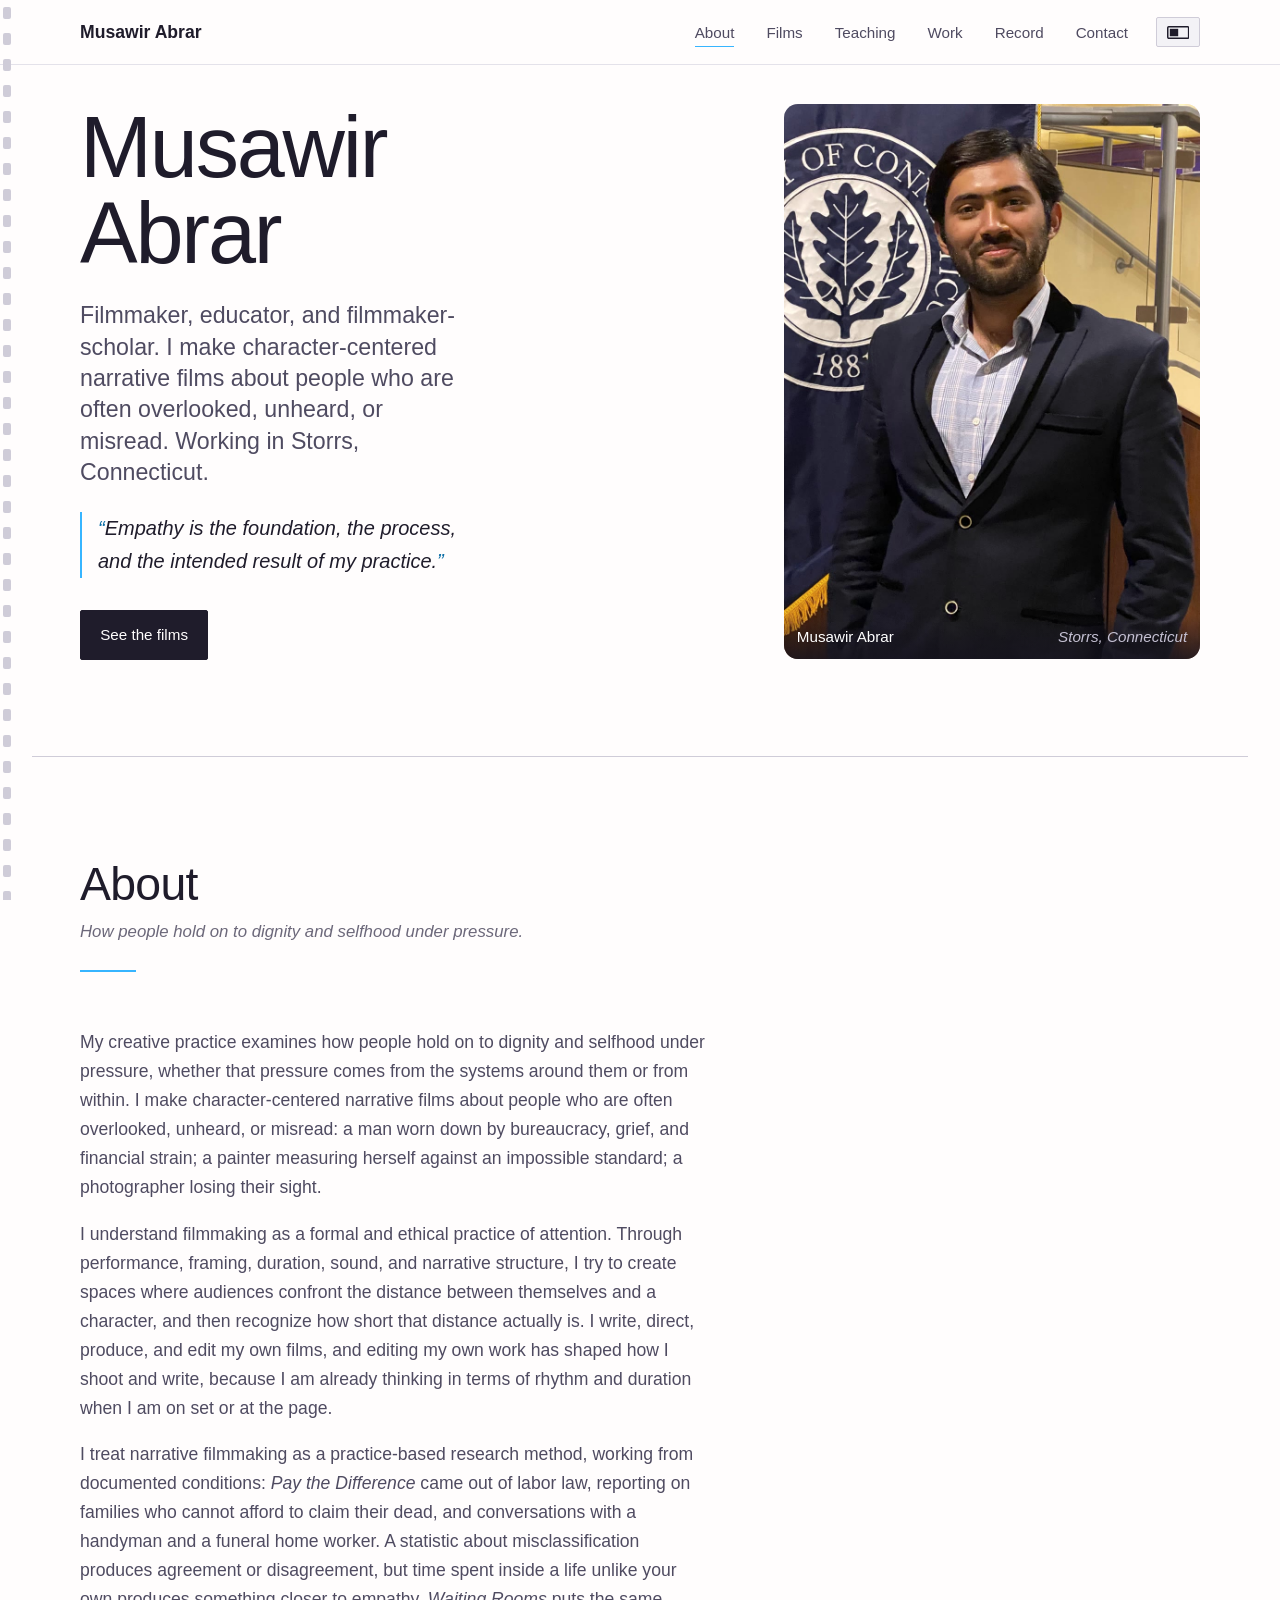
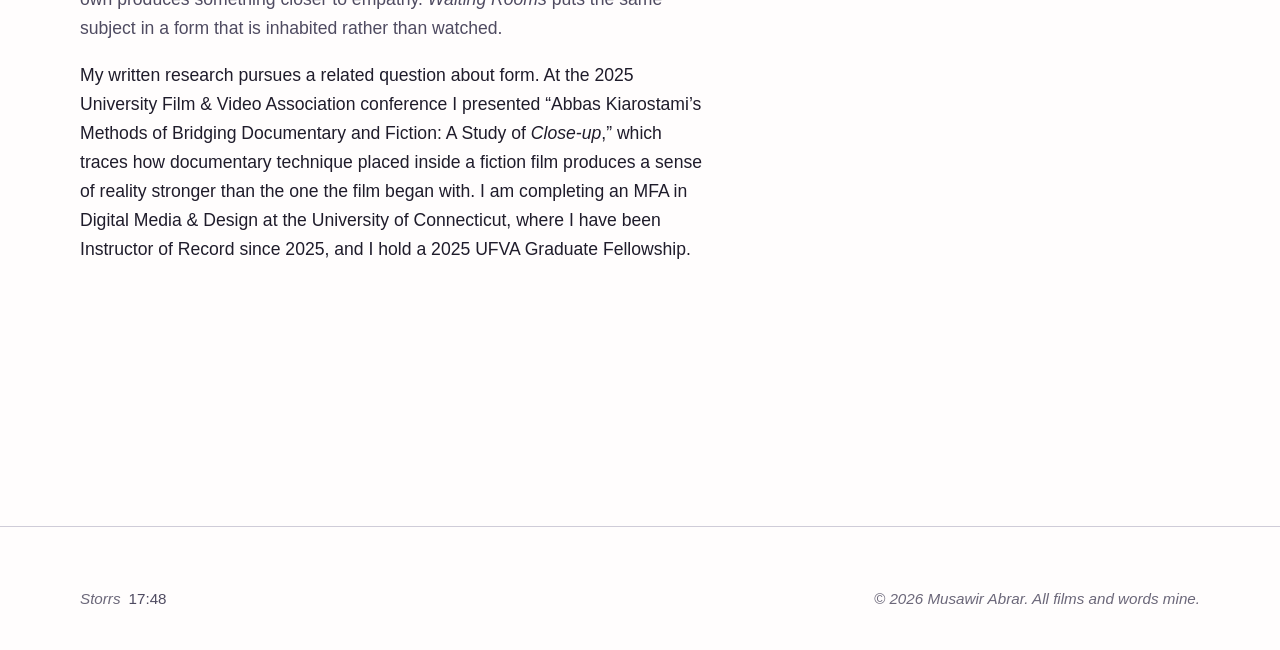
==== commit cf1e7a68: "Cut the About page back to an overview Eight paragraphs down to four. The production and financing a" ====
--- a/index.html
+++ b/index.html
@@ -178,45 +178,13 @@
           at the page.
         </p>
         <p>
-          <em>Pay the Difference</em>, my MFA thesis film, follows a broke, aging handyman who
-          has until the end of the day before the Fourth of July to raise the money to claim
-          his son&rsquo;s remains. His son died in a construction accident and had been
-          misclassified as an independent contractor, which means the company that employed
-          him owes the family nothing. Both of those circumstances are documented and ordinary.
-          I researched labor law and reporting on both practices, and I spoke with a handyman
-          and with a funeral home worker while developing the script. I treat narrative
-          filmmaking as a practice-based research method: a statistic about misclassification
-          produces agreement or disagreement, but time spent inside a life unlike your own
-          produces something closer to empathy.
-        </p>
-        <p>
-          This is not only a subject I write about. I serve on the executive board of the
-          Graduate Employees Union, UAW Local 6950, where I previously chaired the
-          International Graduate Assistant &amp; Postdocs Affairs Committee, working on fair
-          working conditions for graduate workers and on the particular problems faced by
-          international graduate assistants and students.
-        </p>
-        <p>
-          I produced <em>Pay the Difference</em> myself: casting it through
-          industry submission services, assembling the crew, hiring the cinematographer,
-          scheduling and managing the shoot, and financing the production out of my own
-          savings. Four of my former students were on that crew, one of whom also acted in the
-          film. I learned that way of working at Chal Phir Cinema, a collective in Pakistan
-          that produces locally made films and distributes them through its own channel, where
-          I assisted on ultra-low-budget shorts and features. Everything there was shared:
-          equipment moved between productions, crews worked on one another&rsquo;s films, and
-          decisions were made collectively.
-        </p>
-        <p>
-          <em>Waiting Rooms</em>, the second half of my thesis project, approaches the same
-          subject through procedure rather than plot. It is a virtual reality experience in
-          which the participant sits in a chair in a domestic living room and finds a pile of
-          letters addressed to a fictional deceased spouse, each one requiring them to close
-          an account, collect a benefit, or settle a bill, and each teleporting them to a
-          waiting room where they are stripped of agency and can do nothing but wait. Virtual
-          reality is usually sold on how much agency it gives a participant; I became
-          interested in it for the opposite reason. Where the film dramatizes bureaucratic
-          time, this piece imposes it.
+          I treat narrative filmmaking as a practice-based research method, working from
+          documented conditions: <em>Pay the Difference</em> came out of labor law, reporting
+          on families who cannot afford to claim their dead, and conversations with a handyman
+          and a funeral home worker. A statistic about misclassification produces agreement or
+          disagreement, but time spent inside a life unlike your own produces something closer
+          to empathy. <em>Waiting Rooms</em> puts the same subject in a form that is inhabited
+          rather than watched.
         </p>
         <p>
           My written research pursues a related question about form. At the 2025 University
@@ -227,15 +195,6 @@
           Digital Media &amp; Design at the University of Connecticut, where I have been
           Instructor of Record since 2025, and I hold a 2025 UFVA Graduate Fellowship.
         </p>
-        <p>
-          Both halves of my thesis will be exhibited at the Benton Museum of Art, and
-          <em>Pay the Difference</em> will screen at the Jorgensen Center for the Performing
-          Arts before going out to festivals. I intend to keep making short films, because the
-          form allows real formal risk on subjects that would be difficult to finance at
-          feature length, and to keep working in the same territory: stories drawn from real
-          social conditions, told through characters who are misread or mistreated by the
-          people and institutions around them, in both linear and interactive forms.
-        </p>
       </div>
     </section>
 
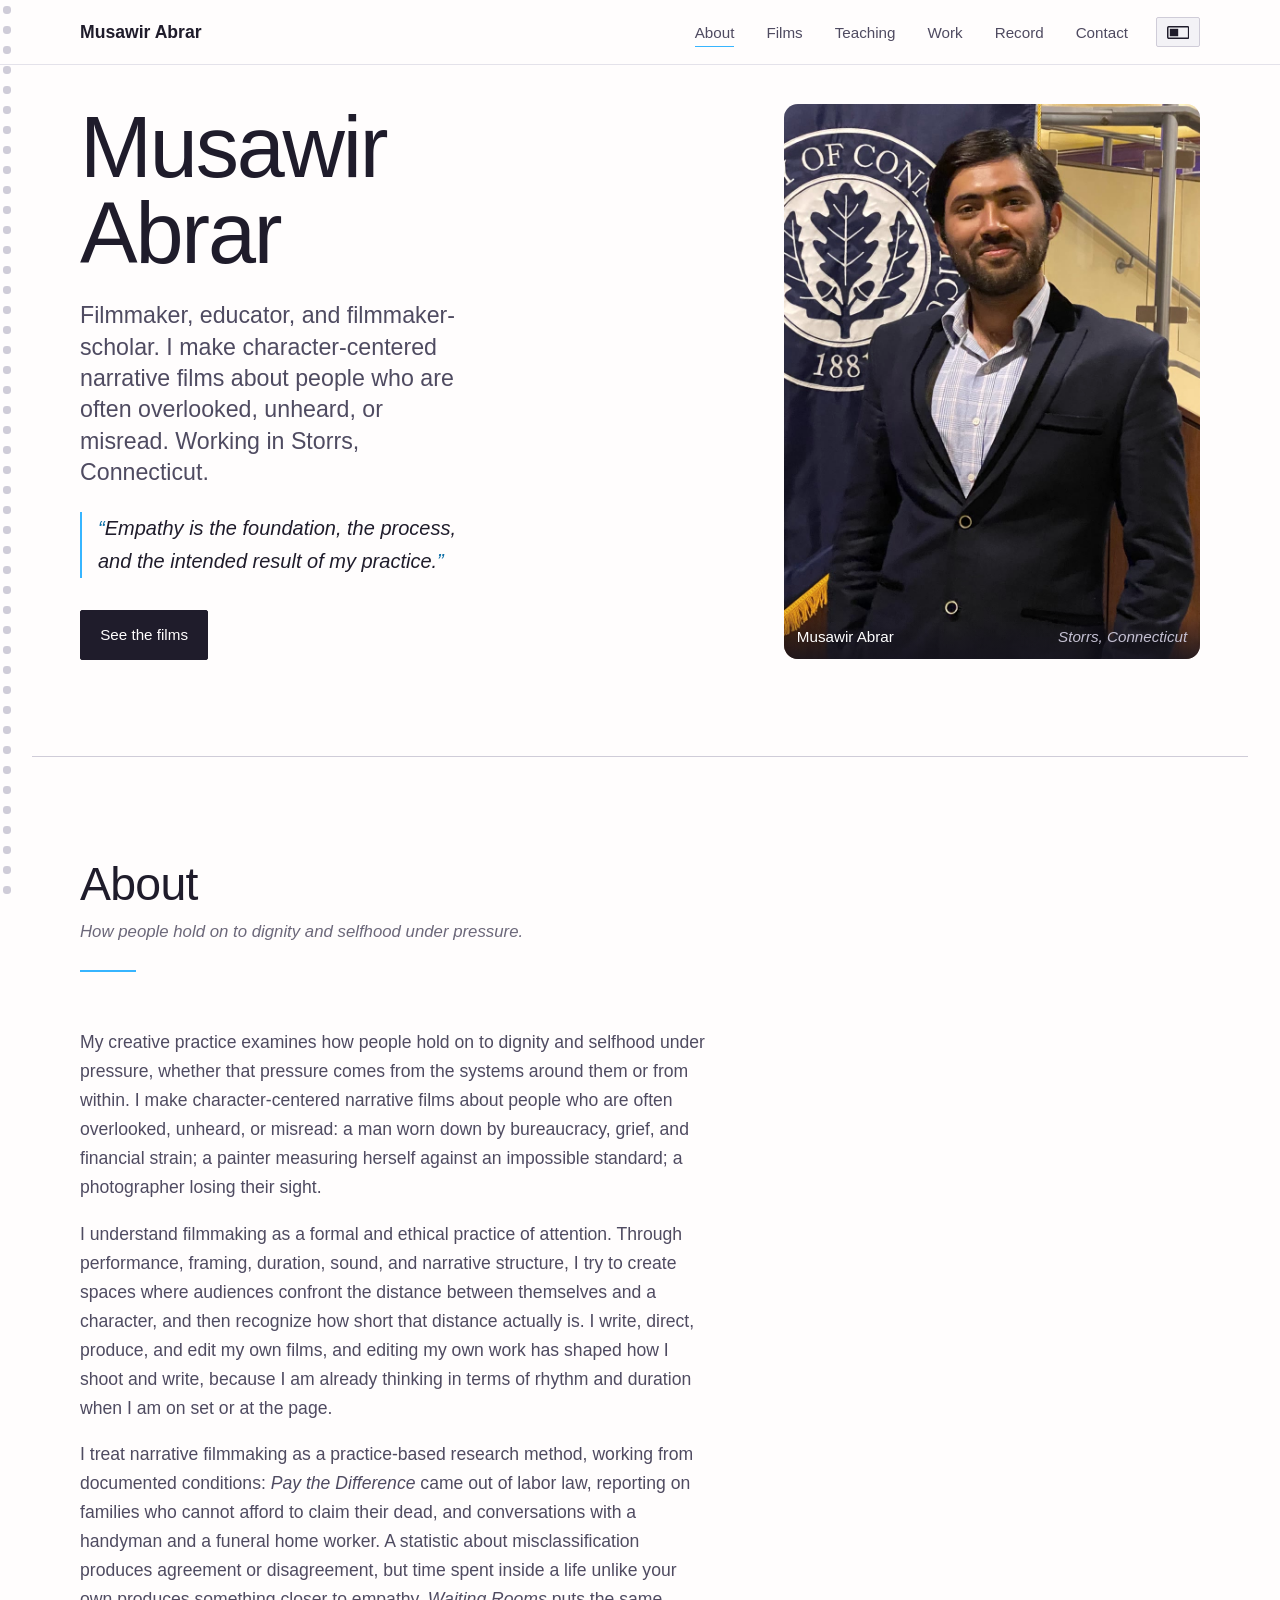
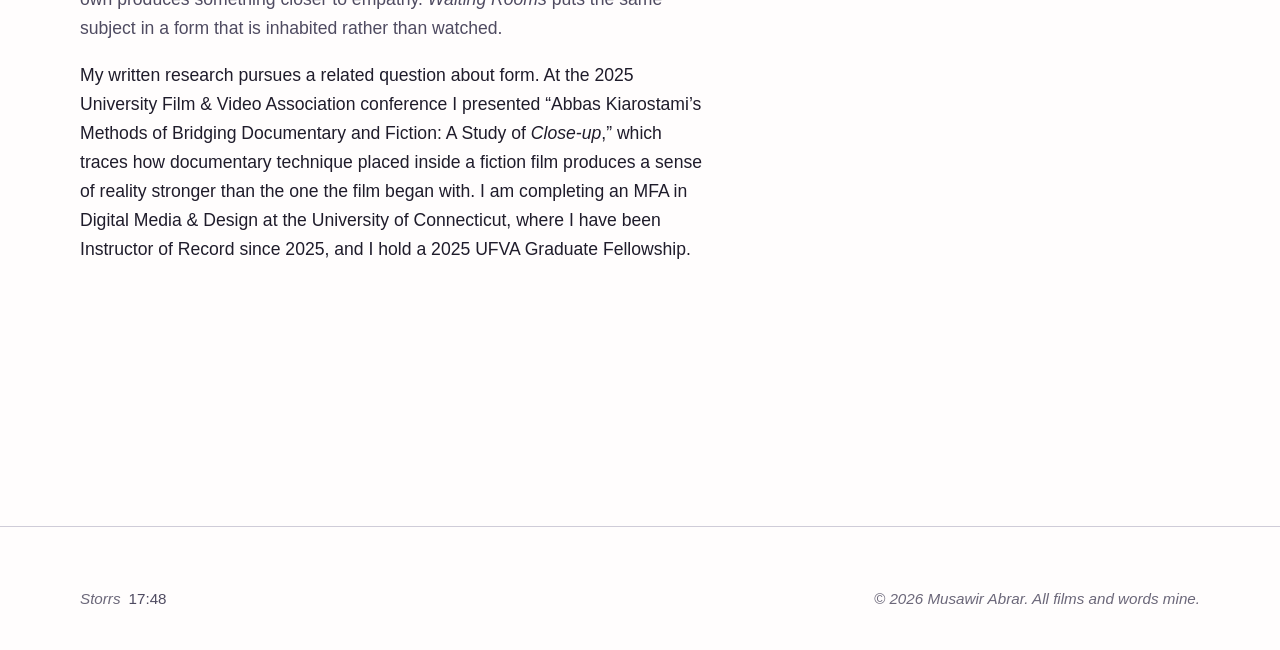
==== commit 1bba04c4: "Round the perforations, and run the strip on every page The holes were rounded rectangles; they are " ====
--- a/index.html
+++ b/index.html
@@ -44,7 +44,7 @@
   <link rel="preconnect" href="https://fonts.gstatic.com" crossorigin>
   <link rel="stylesheet" href="https://api.fontshare.com/v2/css?f[]=satoshi@300,400,500,700,1,2&amp;display=swap">
   <link rel="stylesheet" href="https://fonts.googleapis.com/css2?family=IBM+Plex+Mono:wght@400;500&family=Noto+Nastaliq+Urdu:wght@400;600&display=swap">
-  <link rel="stylesheet" href="css/style.css?v=c502fabf">
+  <link rel="stylesheet" href="css/style.css?v=006cc0ad">
   <!-- PostHog analytics. Public project key; safe to ship. -->
   <script>
     !function(t,e){var o,n,p,r;e.__SV||(window.posthog && window.posthog.__loaded)||(window.posthog=e,e._i=[],e.init=function(i,s,a){function g(t,e){var o=e.split(".");2==o.length&&(t=t[o[0]],e=o[1]),t[e]=function(){t.push([e].concat(Array.prototype.slice.call(arguments,0)))}}p||((p=t.createElement("script")).type="text/javascript",p.crossOrigin="anonymous",p.async=!0,p.src=s.api_host.replace(".i.posthog.com","-assets.i.posthog.com")+"/static/array.js",p.onerror=function(){p=null},(r=t.getElementsByTagName("script")[0]).parentNode.insertBefore(p,r));var u=e;for(void 0!==a?u=e[a]=[]:a="posthog",u.people=u.people||[],Object.defineProperty(u,"toString",{configurable:!0,enumerable:!0,writable:!0,value:function(t){var e="posthog";return"posthog"!==a&&(e+="."+a),t||(e+=" (stub)"),e}}),Object.defineProperty(u.people,"toString",{configurable:!0,enumerable:!0,writable:!0,value:function(){return u.toString(1)+".people (stub)"}}),o="du vu fu pu yu init Bu Hu Nu qu Vu Kl ju Zu Ou Yu Xu th capture getExtension zu hu nh calculateEventProperties ih register register_once register_for_session unregister unregister_for_session ah Lu sh getFeatureFlag getFeatureFlagPayload getFeatureFlagResult getAllFeatureFlags isFeatureEnabled reloadFeatureFlags updateFlags updateEarlyAccessFeatureEnrollment getEarlyAccessFeatures on onFeatureFlags onSurveysLoaded onSessionId getSurveys getActiveMatchingSurveys renderSurvey displaySurvey cancelPendingSurvey canRenderSurvey canRenderSurveyAsync uh identify setPersonProperties unsetPersonProperties group resetGroups setPersonPropertiesForFlags resetPersonPropertiesForFlags setGroupPropertiesForFlags resetGroupPropertiesForFlags reset hh shutdown setIdentity clearIdentity get_distinct_id getGroups get_session_id get_session_replay_url alias set_config startSessionRecording stopSessionRecording sessionRecordingStarted captureException addExceptionStep captureLog startExceptionAutocapture stopExceptionAutocapture loadToolbar get_property getSessionProperty rh Ku createPersonProfile setInternalOrTestUser oh bu opt_in_capturing opt_out_capturing has_opted_in_capturing has_opted_out_capturing get_explicit_consent_status is_capturing clear_opt_in_out_capturing Qu debug Yl Os getPageViewId captureTraceFeedback captureTraceMetric Pu".split(" "),n=0;n<o.length;n++)g(u,o[n]);e._i.push([i,s,a])},e.__SV=1)}(document,window.posthog||[]);
@@ -207,6 +207,6 @@
     </div>
   </footer>
 
-  <script src="js/main.js?v=2add36c3" defer></script>
+  <script src="js/main.js?v=9748db10" defer></script>
 </body>
 </html>
--- a/css/style.css
+++ b/css/style.css
@@ -103,10 +103,10 @@
   position: fixed; left: 0; top: 0; bottom: 0; width: 14px;
   z-index: 60; pointer-events: none;   /* over the sticky header, which otherwise washes the first holes out */
   background: var(--line);
-  --hole: url("data:image/svg+xml,%3Csvg xmlns='http://www.w3.org/2000/svg' width='14' height='26'%3E%3Crect x='3' y='7' width='8' height='12' rx='2' fill='%23000'/%3E%3C/svg%3E");
+  --hole: url("data:image/svg+xml,%3Csvg xmlns='http://www.w3.org/2000/svg' width='14' height='20'%3E%3Crect x='3' y='6' width='8' height='8' rx='3.4' fill='%23000'/%3E%3C/svg%3E");
   -webkit-mask-image: var(--hole); mask-image: var(--hole);
   -webkit-mask-repeat: repeat-y; mask-repeat: repeat-y;
-  -webkit-mask-size: 14px 26px; mask-size: 14px 26px;
+  -webkit-mask-size: 14px 20px; mask-size: 14px 20px;
 }
 .reel__fill {
   position: absolute; inset: 0;
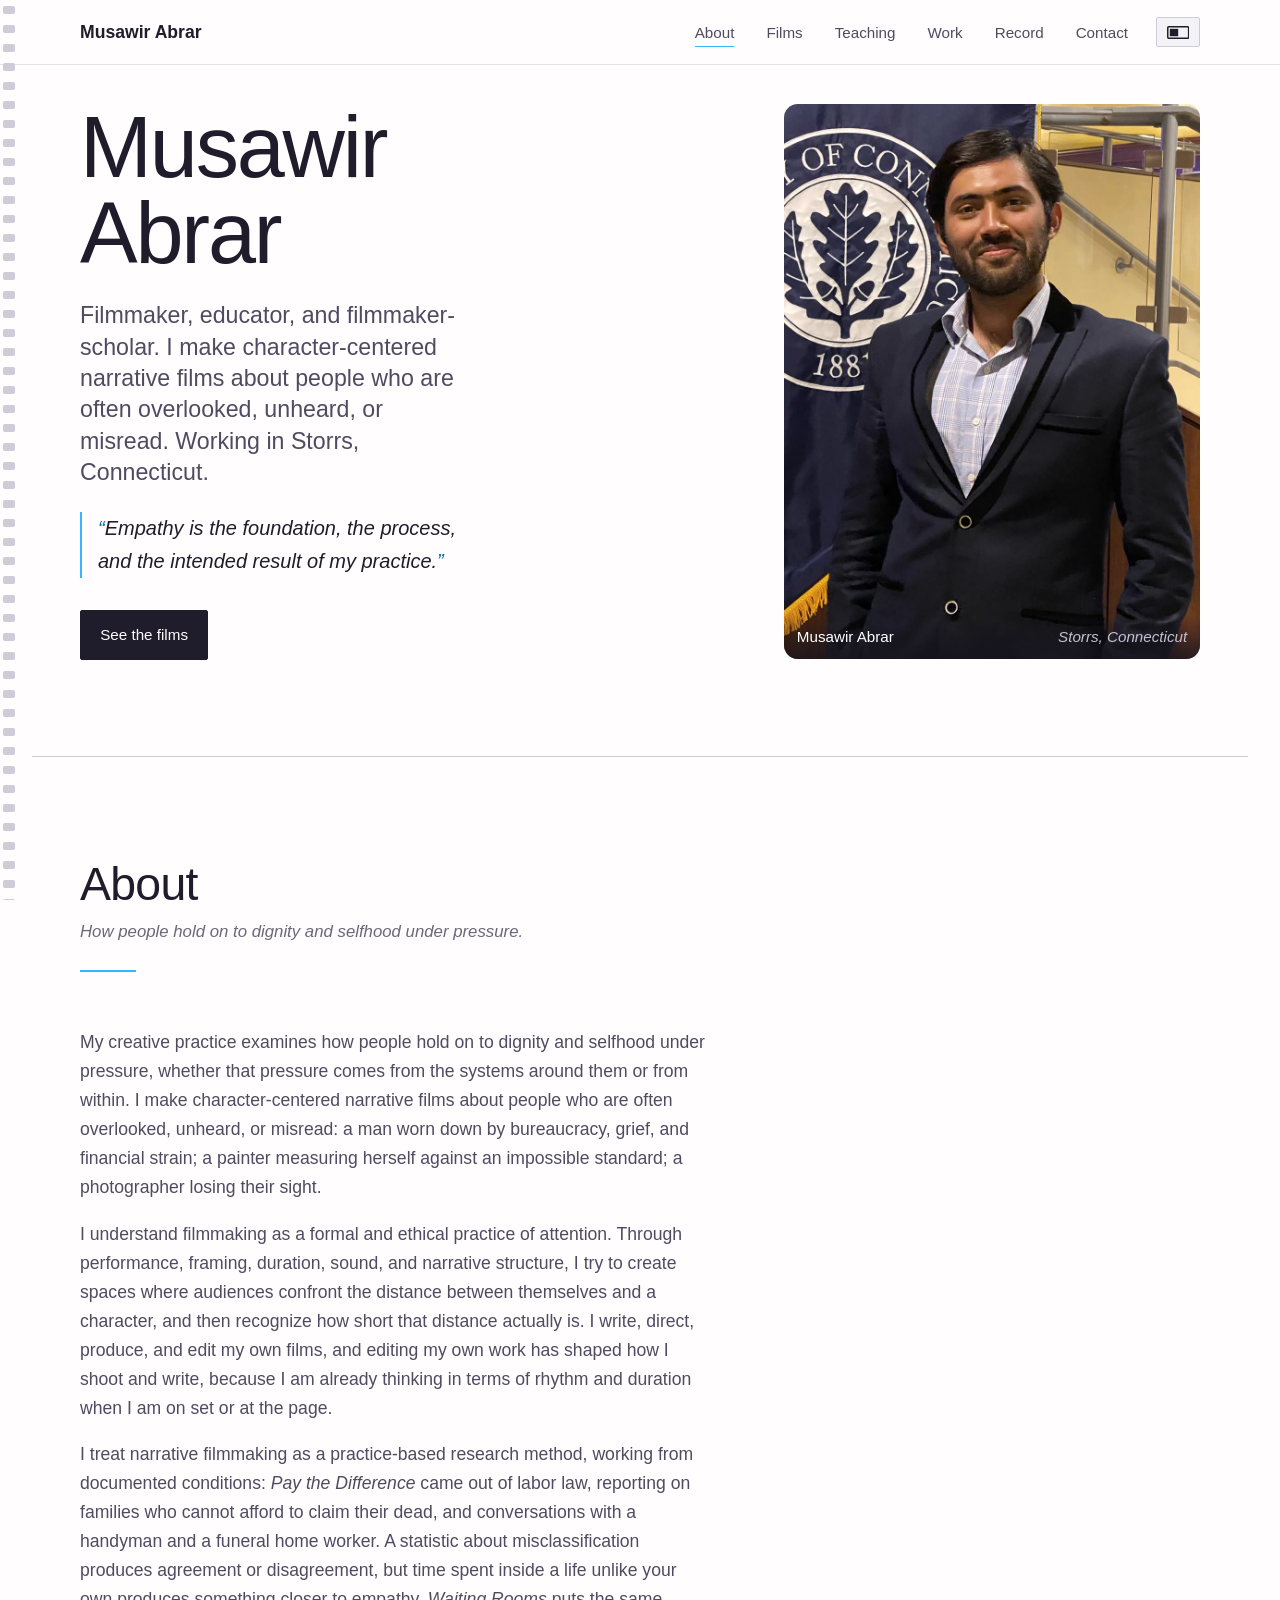
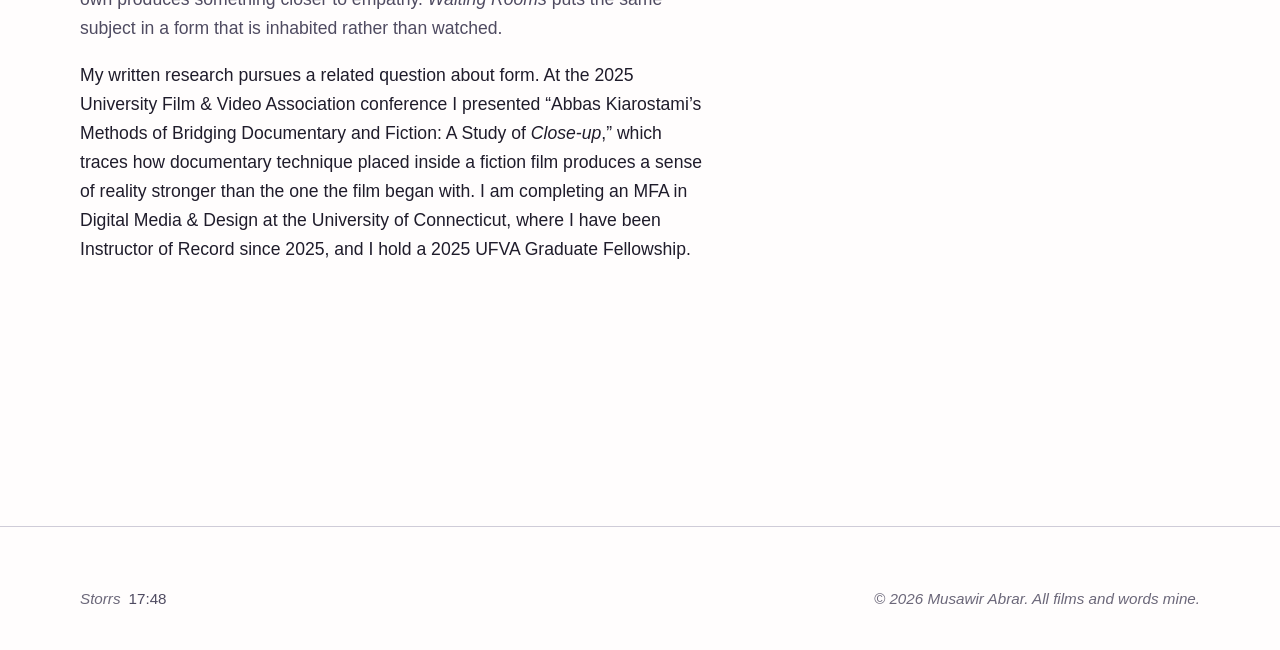
==== commit 3f802b95: "Give the perforations 35mm proportions The holes were portrait, then round; a 35mm perforation is wi" ====
--- a/index.html
+++ b/index.html
@@ -44,7 +44,7 @@
   <link rel="preconnect" href="https://fonts.gstatic.com" crossorigin>
   <link rel="stylesheet" href="https://api.fontshare.com/v2/css?f[]=satoshi@300,400,500,700,1,2&amp;display=swap">
   <link rel="stylesheet" href="https://fonts.googleapis.com/css2?family=IBM+Plex+Mono:wght@400;500&family=Noto+Nastaliq+Urdu:wght@400;600&display=swap">
-  <link rel="stylesheet" href="css/style.css?v=006cc0ad">
+  <link rel="stylesheet" href="css/style.css?v=c9b1340d">
   <!-- PostHog analytics. Public project key; safe to ship. -->
   <script>
     !function(t,e){var o,n,p,r;e.__SV||(window.posthog && window.posthog.__loaded)||(window.posthog=e,e._i=[],e.init=function(i,s,a){function g(t,e){var o=e.split(".");2==o.length&&(t=t[o[0]],e=o[1]),t[e]=function(){t.push([e].concat(Array.prototype.slice.call(arguments,0)))}}p||((p=t.createElement("script")).type="text/javascript",p.crossOrigin="anonymous",p.async=!0,p.src=s.api_host.replace(".i.posthog.com","-assets.i.posthog.com")+"/static/array.js",p.onerror=function(){p=null},(r=t.getElementsByTagName("script")[0]).parentNode.insertBefore(p,r));var u=e;for(void 0!==a?u=e[a]=[]:a="posthog",u.people=u.people||[],Object.defineProperty(u,"toString",{configurable:!0,enumerable:!0,writable:!0,value:function(t){var e="posthog";return"posthog"!==a&&(e+="."+a),t||(e+=" (stub)"),e}}),Object.defineProperty(u.people,"toString",{configurable:!0,enumerable:!0,writable:!0,value:function(){return u.toString(1)+".people (stub)"}}),o="du vu fu pu yu init Bu Hu Nu qu Vu Kl ju Zu Ou Yu Xu th capture getExtension zu hu nh calculateEventProperties ih register register_once register_for_session unregister unregister_for_session ah Lu sh getFeatureFlag getFeatureFlagPayload getFeatureFlagResult getAllFeatureFlags isFeatureEnabled reloadFeatureFlags updateFlags updateEarlyAccessFeatureEnrollment getEarlyAccessFeatures on onFeatureFlags onSurveysLoaded onSessionId getSurveys getActiveMatchingSurveys renderSurvey displaySurvey cancelPendingSurvey canRenderSurvey canRenderSurveyAsync uh identify setPersonProperties unsetPersonProperties group resetGroups setPersonPropertiesForFlags resetPersonPropertiesForFlags setGroupPropertiesForFlags resetGroupPropertiesForFlags reset hh shutdown setIdentity clearIdentity get_distinct_id getGroups get_session_id get_session_replay_url alias set_config startSessionRecording stopSessionRecording sessionRecordingStarted captureException addExceptionStep captureLog startExceptionAutocapture stopExceptionAutocapture loadToolbar get_property getSessionProperty rh Ku createPersonProfile setInternalOrTestUser oh bu opt_in_capturing opt_out_capturing has_opted_in_capturing has_opted_out_capturing get_explicit_consent_status is_capturing clear_opt_in_out_capturing Qu debug Yl Os getPageViewId captureTraceFeedback captureTraceMetric Pu".split(" "),n=0;n<o.length;n++)g(u,o[n]);e._i.push([i,s,a])},e.__SV=1)}(document,window.posthog||[]);
--- a/css/style.css
+++ b/css/style.css
@@ -100,13 +100,16 @@
    are a repeating mask, so the run fits any height without counting them.
    -------------------------------------------------------------------------- */
 .reel {
-  position: fixed; left: 0; top: 0; bottom: 0; width: 14px;
+  position: fixed; left: 0; top: 0; bottom: 0; width: 18px;
   z-index: 60; pointer-events: none;   /* over the sticky header, which otherwise washes the first holes out */
   background: var(--line);
-  --hole: url("data:image/svg+xml,%3Csvg xmlns='http://www.w3.org/2000/svg' width='14' height='20'%3E%3Crect x='3' y='6' width='8' height='8' rx='3.4' fill='%23000'/%3E%3C/svg%3E");
+  /* 35mm proportions: a perforation is wider than it is tall, about 1.4 to 1,
+     and takes a little over 40 per cent of the pitch, so the gaps run longer
+     than the holes. */
+  --hole: url("data:image/svg+xml,%3Csvg xmlns='http://www.w3.org/2000/svg' width='18' height='19'%3E%3Crect x='3' y='6' width='12' height='8' rx='1.8' fill='%23000'/%3E%3C/svg%3E");
   -webkit-mask-image: var(--hole); mask-image: var(--hole);
   -webkit-mask-repeat: repeat-y; mask-repeat: repeat-y;
-  -webkit-mask-size: 14px 20px; mask-size: 14px 20px;
+  -webkit-mask-size: 18px 19px; mask-size: 18px 19px;
 }
 .reel__fill {
   position: absolute; inset: 0;
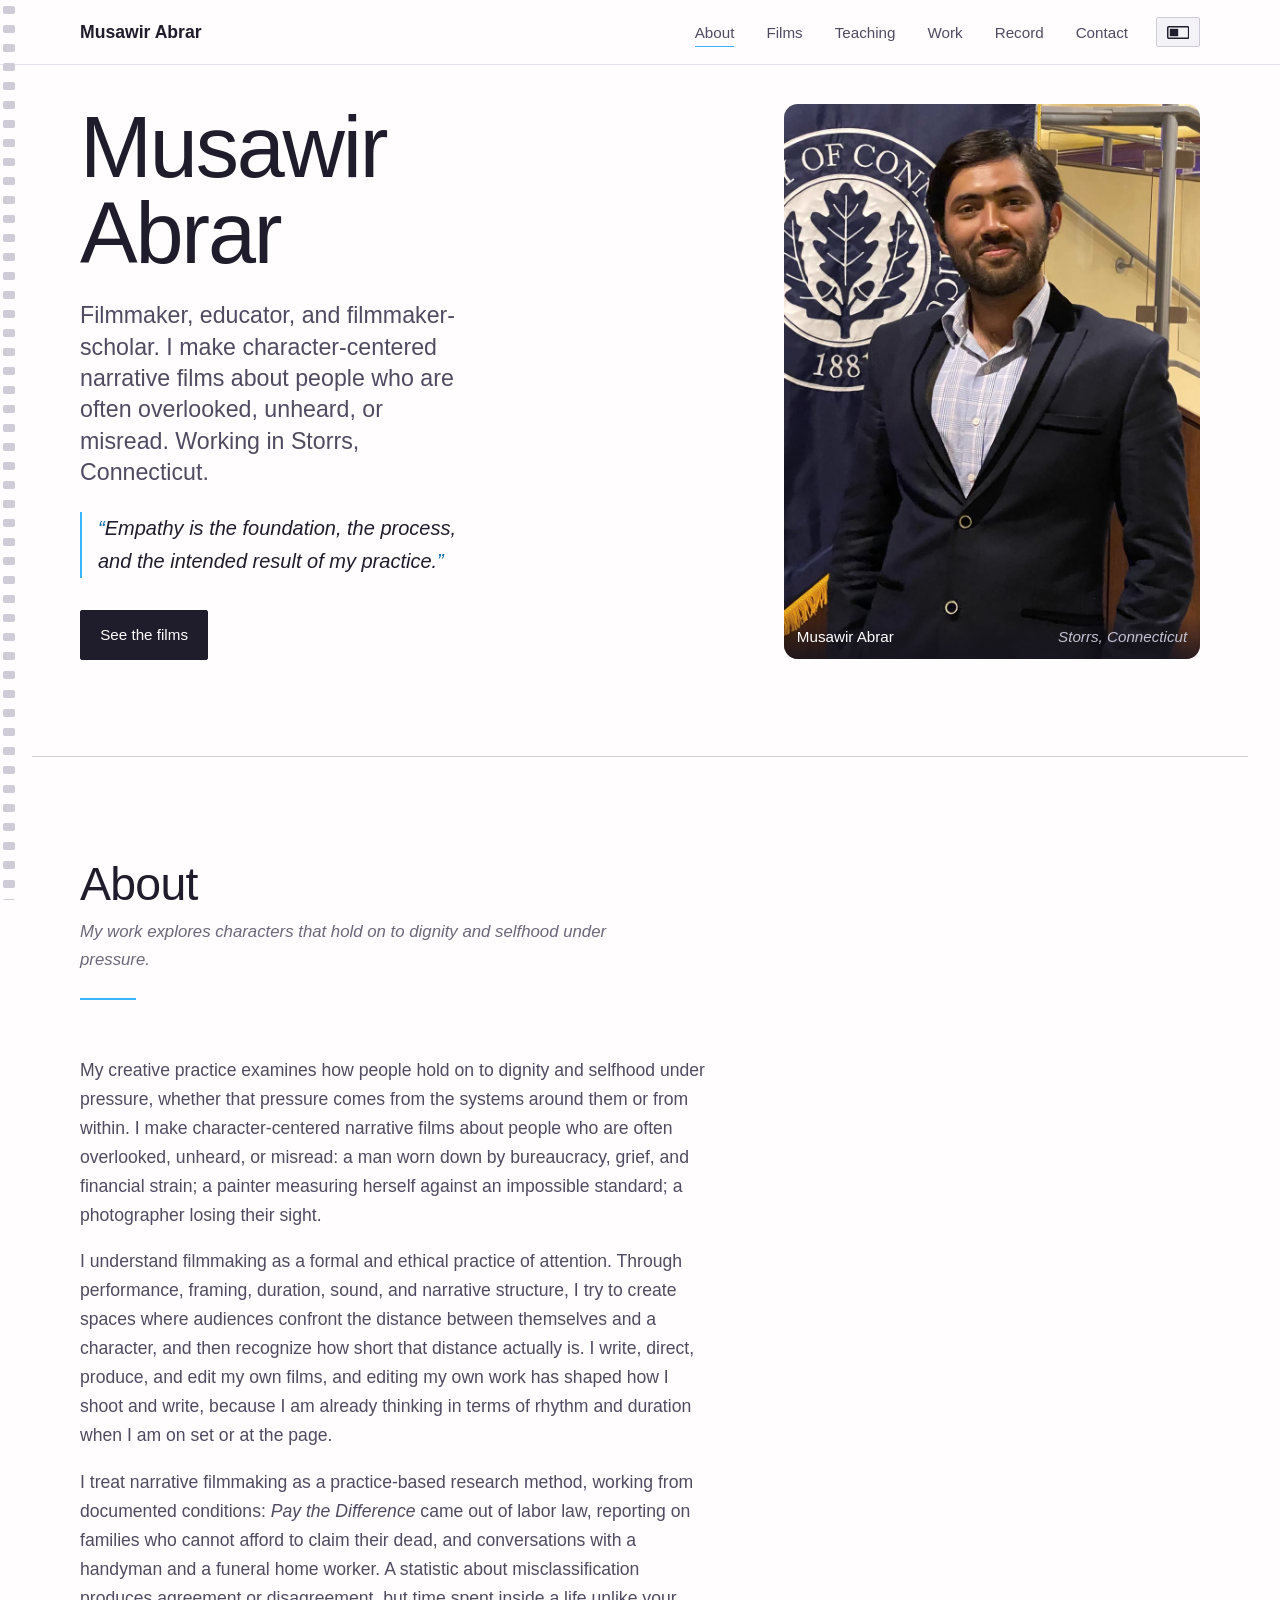
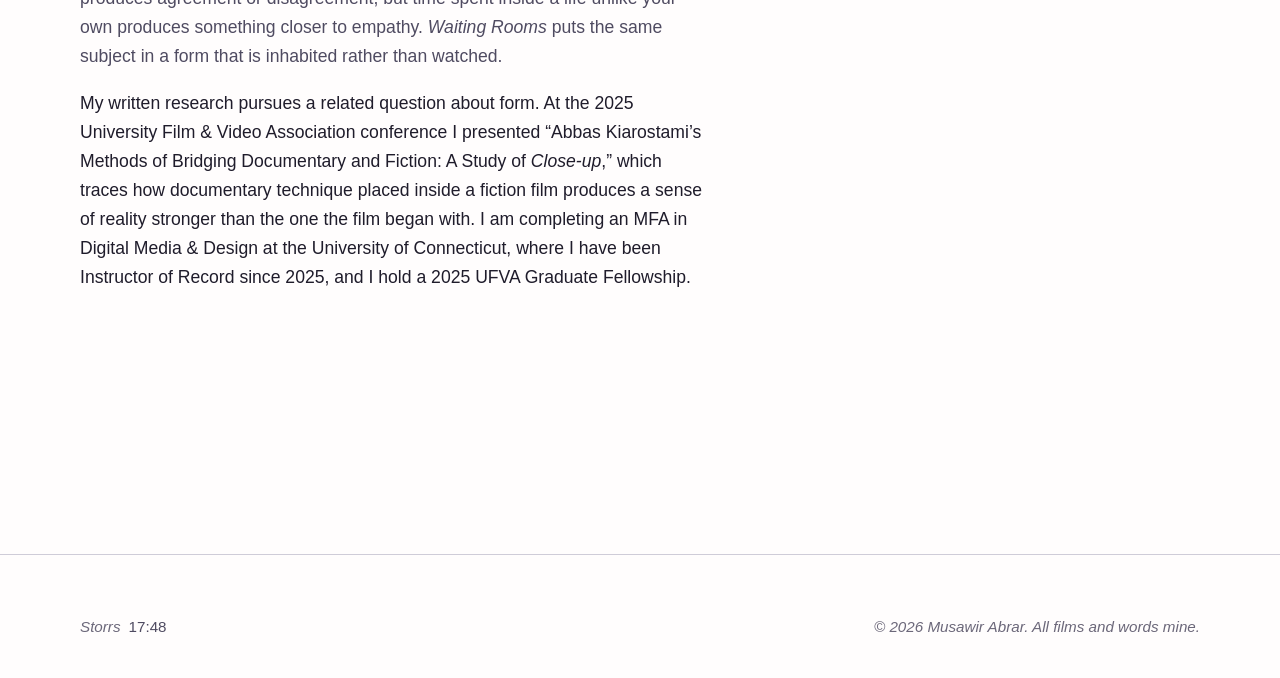
==== commit 93cf12bf: "Reword the About subheader Co-Authored-By: Claude Opus 5 <noreply@anthropic.com> Claude-Session: htt" ====
--- a/index.html
+++ b/index.html
@@ -156,7 +156,7 @@
     <section class="section about" id="about" aria-labelledby="about-title">
       <div class="section__head">
         <h2 class="section__title" id="about-title">About</h2>
-        <p class="section__sub">How people hold on to dignity and selfhood under pressure.</p>
+        <p class="section__sub">My work explores characters that hold on to dignity and selfhood under pressure.</p>
       </div>
 
       <div class="prose">
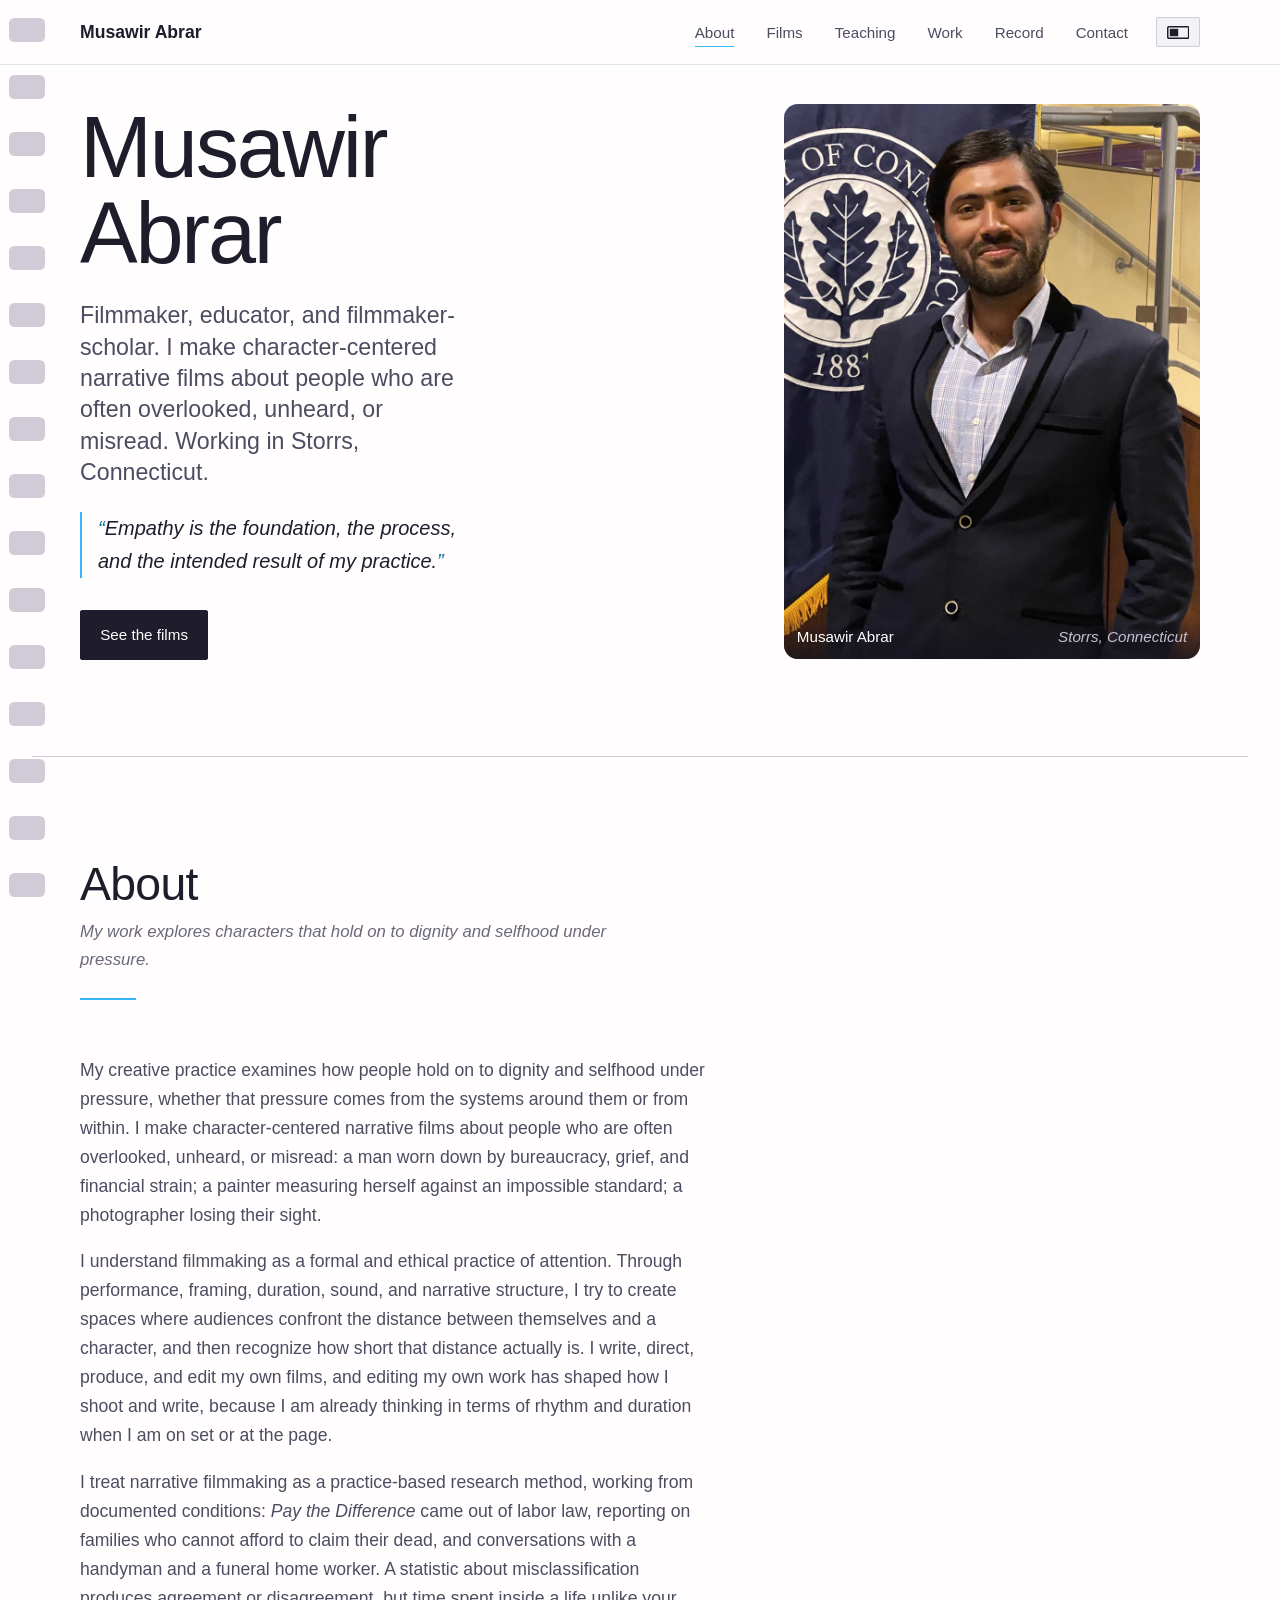
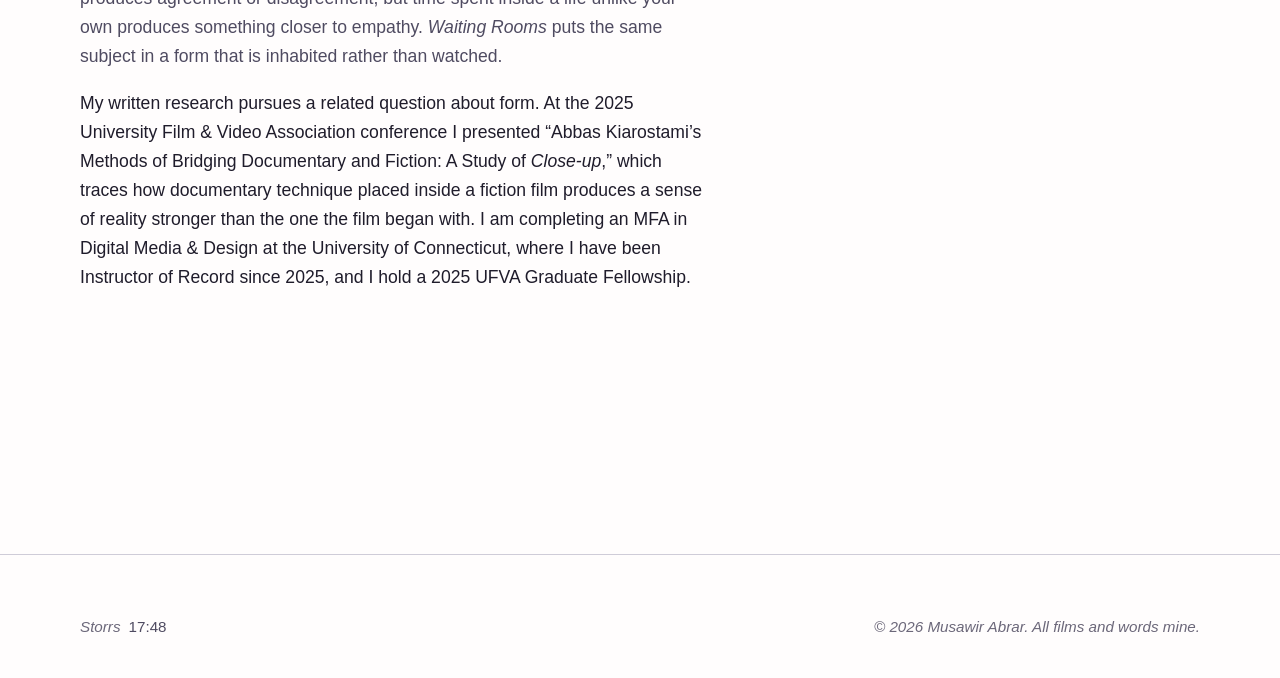
==== commit 5db0667e: "Treble the perforations Holes at 36 by 24 on a 57px pitch, in a strip three times as wide. The propo" ====
--- a/index.html
+++ b/index.html
@@ -44,7 +44,7 @@
   <link rel="preconnect" href="https://fonts.gstatic.com" crossorigin>
   <link rel="stylesheet" href="https://api.fontshare.com/v2/css?f[]=satoshi@300,400,500,700,1,2&amp;display=swap">
   <link rel="stylesheet" href="https://fonts.googleapis.com/css2?family=IBM+Plex+Mono:wght@400;500&family=Noto+Nastaliq+Urdu:wght@400;600&display=swap">
-  <link rel="stylesheet" href="css/style.css?v=c9b1340d">
+  <link rel="stylesheet" href="css/style.css?v=94b37d9b">
   <!-- PostHog analytics. Public project key; safe to ship. -->
   <script>
     !function(t,e){var o,n,p,r;e.__SV||(window.posthog && window.posthog.__loaded)||(window.posthog=e,e._i=[],e.init=function(i,s,a){function g(t,e){var o=e.split(".");2==o.length&&(t=t[o[0]],e=o[1]),t[e]=function(){t.push([e].concat(Array.prototype.slice.call(arguments,0)))}}p||((p=t.createElement("script")).type="text/javascript",p.crossOrigin="anonymous",p.async=!0,p.src=s.api_host.replace(".i.posthog.com","-assets.i.posthog.com")+"/static/array.js",p.onerror=function(){p=null},(r=t.getElementsByTagName("script")[0]).parentNode.insertBefore(p,r));var u=e;for(void 0!==a?u=e[a]=[]:a="posthog",u.people=u.people||[],Object.defineProperty(u,"toString",{configurable:!0,enumerable:!0,writable:!0,value:function(t){var e="posthog";return"posthog"!==a&&(e+="."+a),t||(e+=" (stub)"),e}}),Object.defineProperty(u.people,"toString",{configurable:!0,enumerable:!0,writable:!0,value:function(){return u.toString(1)+".people (stub)"}}),o="du vu fu pu yu init Bu Hu Nu qu Vu Kl ju Zu Ou Yu Xu th capture getExtension zu hu nh calculateEventProperties ih register register_once register_for_session unregister unregister_for_session ah Lu sh getFeatureFlag getFeatureFlagPayload getFeatureFlagResult getAllFeatureFlags isFeatureEnabled reloadFeatureFlags updateFlags updateEarlyAccessFeatureEnrollment getEarlyAccessFeatures on onFeatureFlags onSurveysLoaded onSessionId getSurveys getActiveMatchingSurveys renderSurvey displaySurvey cancelPendingSurvey canRenderSurvey canRenderSurveyAsync uh identify setPersonProperties unsetPersonProperties group resetGroups setPersonPropertiesForFlags resetPersonPropertiesForFlags setGroupPropertiesForFlags resetGroupPropertiesForFlags reset hh shutdown setIdentity clearIdentity get_distinct_id getGroups get_session_id get_session_replay_url alias set_config startSessionRecording stopSessionRecording sessionRecordingStarted captureException addExceptionStep captureLog startExceptionAutocapture stopExceptionAutocapture loadToolbar get_property getSessionProperty rh Ku createPersonProfile setInternalOrTestUser oh bu opt_in_capturing opt_out_capturing has_opted_in_capturing has_opted_out_capturing get_explicit_consent_status is_capturing clear_opt_in_out_capturing Qu debug Yl Os getPageViewId captureTraceFeedback captureTraceMetric Pu".split(" "),n=0;n<o.length;n++)g(u,o[n]);e._i.push([i,s,a])},e.__SV=1)}(document,window.posthog||[]);
--- a/css/style.css
+++ b/css/style.css
@@ -100,24 +100,25 @@
    are a repeating mask, so the run fits any height without counting them.
    -------------------------------------------------------------------------- */
 .reel {
-  position: fixed; left: 0; top: 0; bottom: 0; width: 18px;
+  position: fixed; left: 0; top: 0; bottom: 0; width: 54px;
   z-index: 60; pointer-events: none;   /* over the sticky header, which otherwise washes the first holes out */
   background: var(--line);
   /* 35mm proportions: a perforation is wider than it is tall, about 1.4 to 1,
      and takes a little over 40 per cent of the pitch, so the gaps run longer
      than the holes. */
-  --hole: url("data:image/svg+xml,%3Csvg xmlns='http://www.w3.org/2000/svg' width='18' height='19'%3E%3Crect x='3' y='6' width='12' height='8' rx='1.8' fill='%23000'/%3E%3C/svg%3E");
+  --hole: url("data:image/svg+xml,%3Csvg xmlns='http://www.w3.org/2000/svg' width='54' height='57'%3E%3Crect x='9' y='18' width='36' height='24' rx='5.4' fill='%23000'/%3E%3C/svg%3E");
   -webkit-mask-image: var(--hole); mask-image: var(--hole);
   -webkit-mask-repeat: repeat-y; mask-repeat: repeat-y;
-  -webkit-mask-size: 18px 19px; mask-size: 18px 19px;
+  -webkit-mask-size: 54px 57px; mask-size: 54px 57px;
 }
 .reel__fill {
   position: absolute; inset: 0;
   background: var(--accent);
   transform-origin: top; transform: scaleY(var(--reel, 0));
 }
-/* Narrow screens have no room to spare in the gutter. */
-@media (max-width: 1100px) { .reel { display: none; } }
+/* At this size the strip needs a wide gutter; below it the text would run
+   under the perforations. */
+@media (max-width: 1279px) { .reel { display: none; } }
 @media print { .reel { display: none; } }
 
 body {
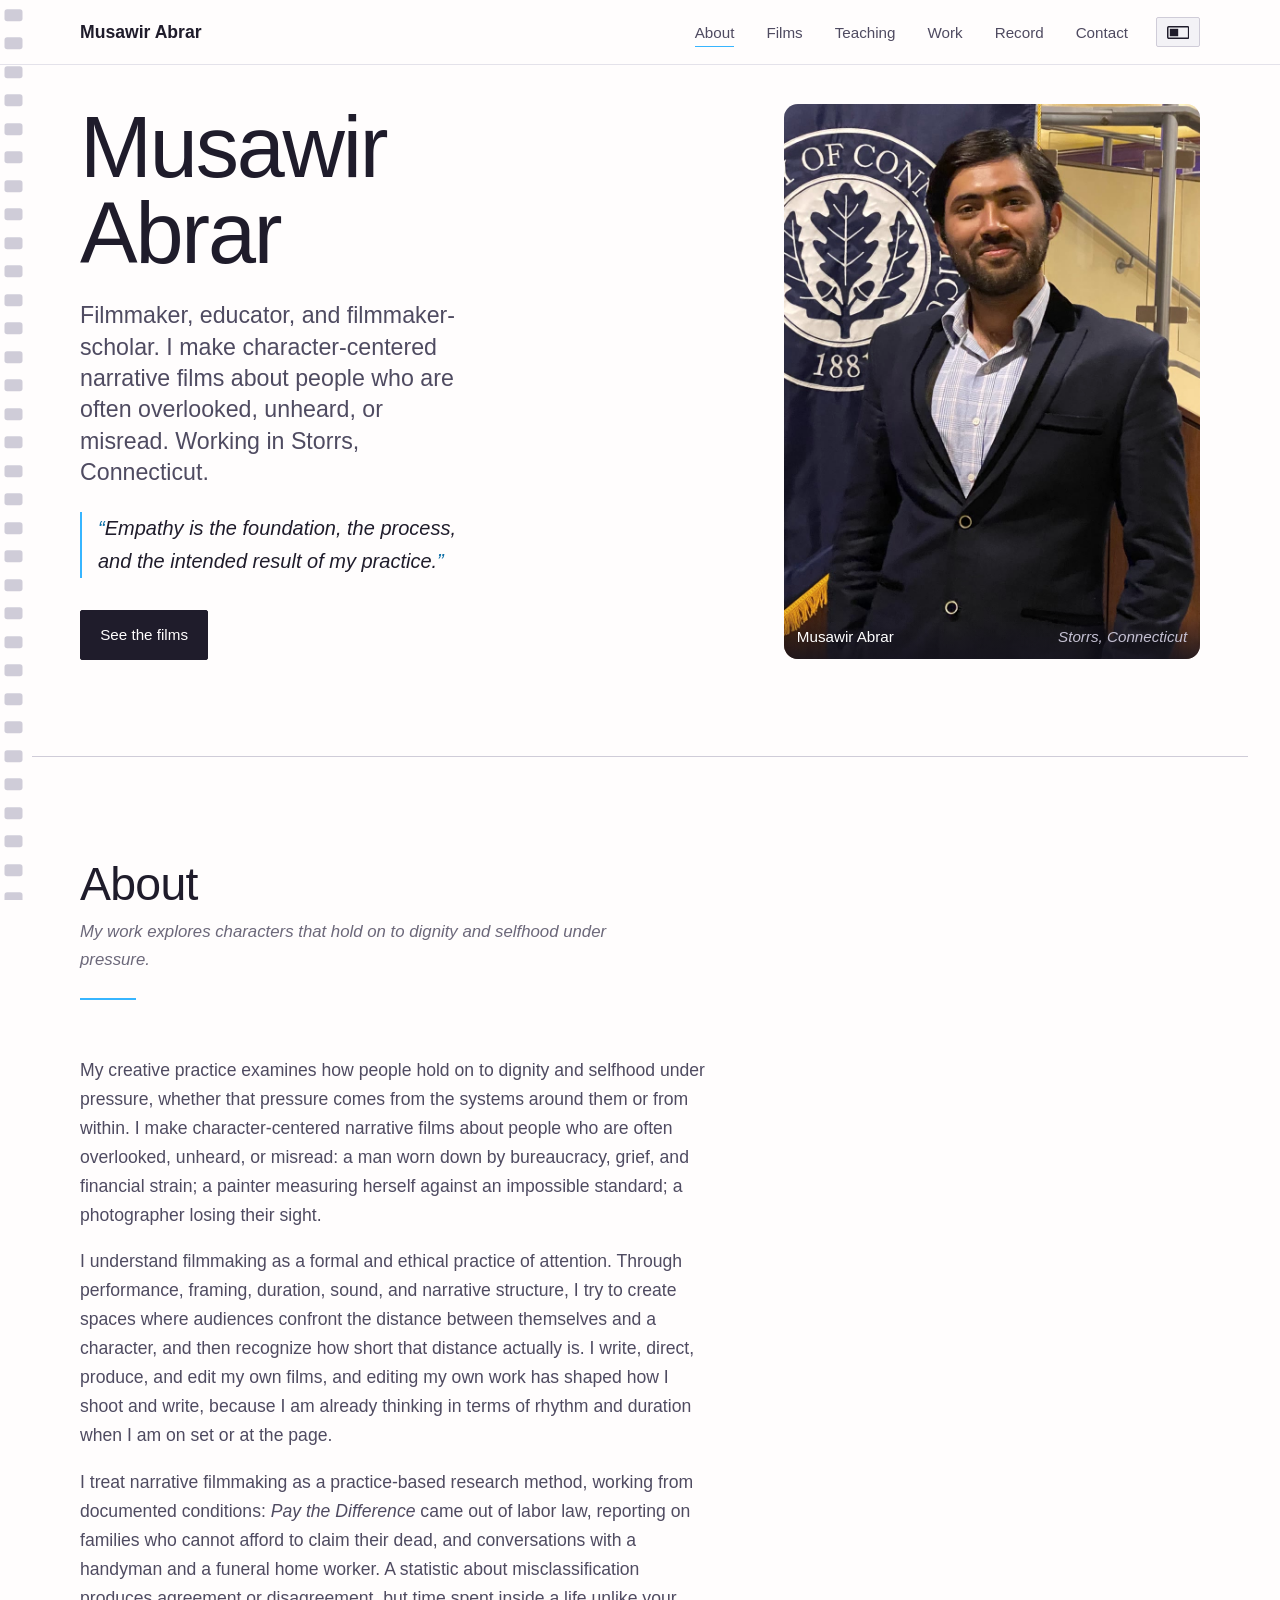
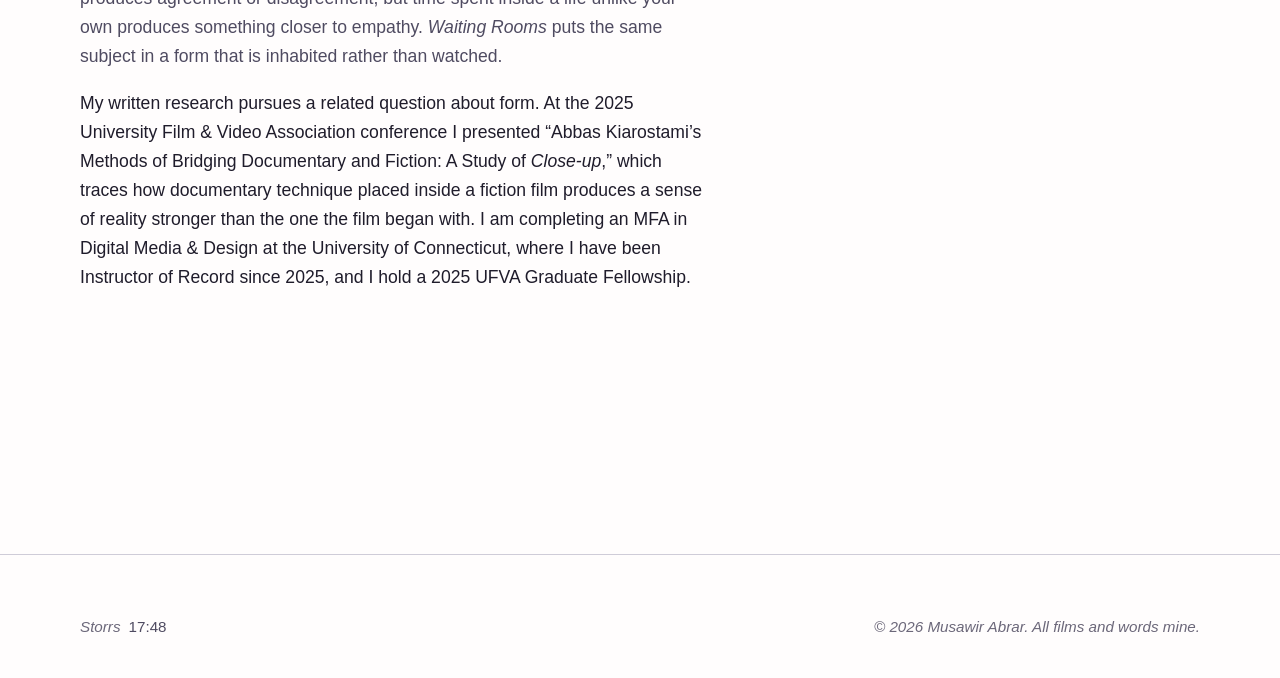
==== commit b62e38bb: "Halve the strip, and run it at every width One custom property now drives the strip and the holes in" ====
--- a/index.html
+++ b/index.html
@@ -44,7 +44,7 @@
   <link rel="preconnect" href="https://fonts.gstatic.com" crossorigin>
   <link rel="stylesheet" href="https://api.fontshare.com/v2/css?f[]=satoshi@300,400,500,700,1,2&amp;display=swap">
   <link rel="stylesheet" href="https://fonts.googleapis.com/css2?family=IBM+Plex+Mono:wght@400;500&family=Noto+Nastaliq+Urdu:wght@400;600&display=swap">
-  <link rel="stylesheet" href="css/style.css?v=94b37d9b">
+  <link rel="stylesheet" href="css/style.css?v=95b621d6">
   <!-- PostHog analytics. Public project key; safe to ship. -->
   <script>
     !function(t,e){var o,n,p,r;e.__SV||(window.posthog && window.posthog.__loaded)||(window.posthog=e,e._i=[],e.init=function(i,s,a){function g(t,e){var o=e.split(".");2==o.length&&(t=t[o[0]],e=o[1]),t[e]=function(){t.push([e].concat(Array.prototype.slice.call(arguments,0)))}}p||((p=t.createElement("script")).type="text/javascript",p.crossOrigin="anonymous",p.async=!0,p.src=s.api_host.replace(".i.posthog.com","-assets.i.posthog.com")+"/static/array.js",p.onerror=function(){p=null},(r=t.getElementsByTagName("script")[0]).parentNode.insertBefore(p,r));var u=e;for(void 0!==a?u=e[a]=[]:a="posthog",u.people=u.people||[],Object.defineProperty(u,"toString",{configurable:!0,enumerable:!0,writable:!0,value:function(t){var e="posthog";return"posthog"!==a&&(e+="."+a),t||(e+=" (stub)"),e}}),Object.defineProperty(u.people,"toString",{configurable:!0,enumerable:!0,writable:!0,value:function(){return u.toString(1)+".people (stub)"}}),o="du vu fu pu yu init Bu Hu Nu qu Vu Kl ju Zu Ou Yu Xu th capture getExtension zu hu nh calculateEventProperties ih register register_once register_for_session unregister unregister_for_session ah Lu sh getFeatureFlag getFeatureFlagPayload getFeatureFlagResult getAllFeatureFlags isFeatureEnabled reloadFeatureFlags updateFlags updateEarlyAccessFeatureEnrollment getEarlyAccessFeatures on onFeatureFlags onSurveysLoaded onSessionId getSurveys getActiveMatchingSurveys renderSurvey displaySurvey cancelPendingSurvey canRenderSurvey canRenderSurveyAsync uh identify setPersonProperties unsetPersonProperties group resetGroups setPersonPropertiesForFlags resetPersonPropertiesForFlags setGroupPropertiesForFlags resetGroupPropertiesForFlags reset hh shutdown setIdentity clearIdentity get_distinct_id getGroups get_session_id get_session_replay_url alias set_config startSessionRecording stopSessionRecording sessionRecordingStarted captureException addExceptionStep captureLog startExceptionAutocapture stopExceptionAutocapture loadToolbar get_property getSessionProperty rh Ku createPersonProfile setInternalOrTestUser oh bu opt_in_capturing opt_out_capturing has_opted_in_capturing has_opted_out_capturing get_explicit_consent_status is_capturing clear_opt_in_out_capturing Qu debug Yl Os getPageViewId captureTraceFeedback captureTraceMetric Pu".split(" "),n=0;n<o.length;n++)g(u,o[n]);e._i.push([i,s,a])},e.__SV=1)}(document,window.posthog||[]);
--- a/css/style.css
+++ b/css/style.css
@@ -100,25 +100,30 @@
    are a repeating mask, so the run fits any height without counting them.
    -------------------------------------------------------------------------- */
 .reel {
-  position: fixed; left: 0; top: 0; bottom: 0; width: 54px;
+  position: fixed; left: 0; top: 0; bottom: 0;
   z-index: 60; pointer-events: none;   /* over the sticky header, which otherwise washes the first holes out */
+  /* One width drives the strip and the holes in it. The mask carries a
+     viewBox, so the whole cell scales with mask-size. */
+  --reel-w: 14px;
+  width: var(--reel-w);
   background: var(--line);
   /* 35mm proportions: a perforation is wider than it is tall, about 1.4 to 1,
      and takes a little over 40 per cent of the pitch, so the gaps run longer
      than the holes. */
-  --hole: url("data:image/svg+xml,%3Csvg xmlns='http://www.w3.org/2000/svg' width='54' height='57'%3E%3Crect x='9' y='18' width='36' height='24' rx='5.4' fill='%23000'/%3E%3C/svg%3E");
+  --hole: url("data:image/svg+xml,%3Csvg xmlns='http://www.w3.org/2000/svg' viewBox='0 0 54 57' width='54' height='57'%3E%3Crect x='9' y='18' width='36' height='24' rx='5.4' fill='%23000'/%3E%3C/svg%3E");
   -webkit-mask-image: var(--hole); mask-image: var(--hole);
   -webkit-mask-repeat: repeat-y; mask-repeat: repeat-y;
-  -webkit-mask-size: 54px 57px; mask-size: 54px 57px;
-}
+  -webkit-mask-size: var(--reel-w) calc(var(--reel-w) * 57 / 54);
+  mask-size: var(--reel-w) calc(var(--reel-w) * 57 / 54);
+}
+/* The strip has to stay inside the gutter, which grows with the viewport. */
+@media (min-width: 700px)  { .reel { --reel-w: 20px; } }
+@media (min-width: 1280px) { .reel { --reel-w: 27px; } }
 .reel__fill {
   position: absolute; inset: 0;
   background: var(--accent);
   transform-origin: top; transform: scaleY(var(--reel, 0));
 }
-/* At this size the strip needs a wide gutter; below it the text would run
-   under the perforations. */
-@media (max-width: 1279px) { .reel { display: none; } }
 @media print { .reel { display: none; } }
 
 body {
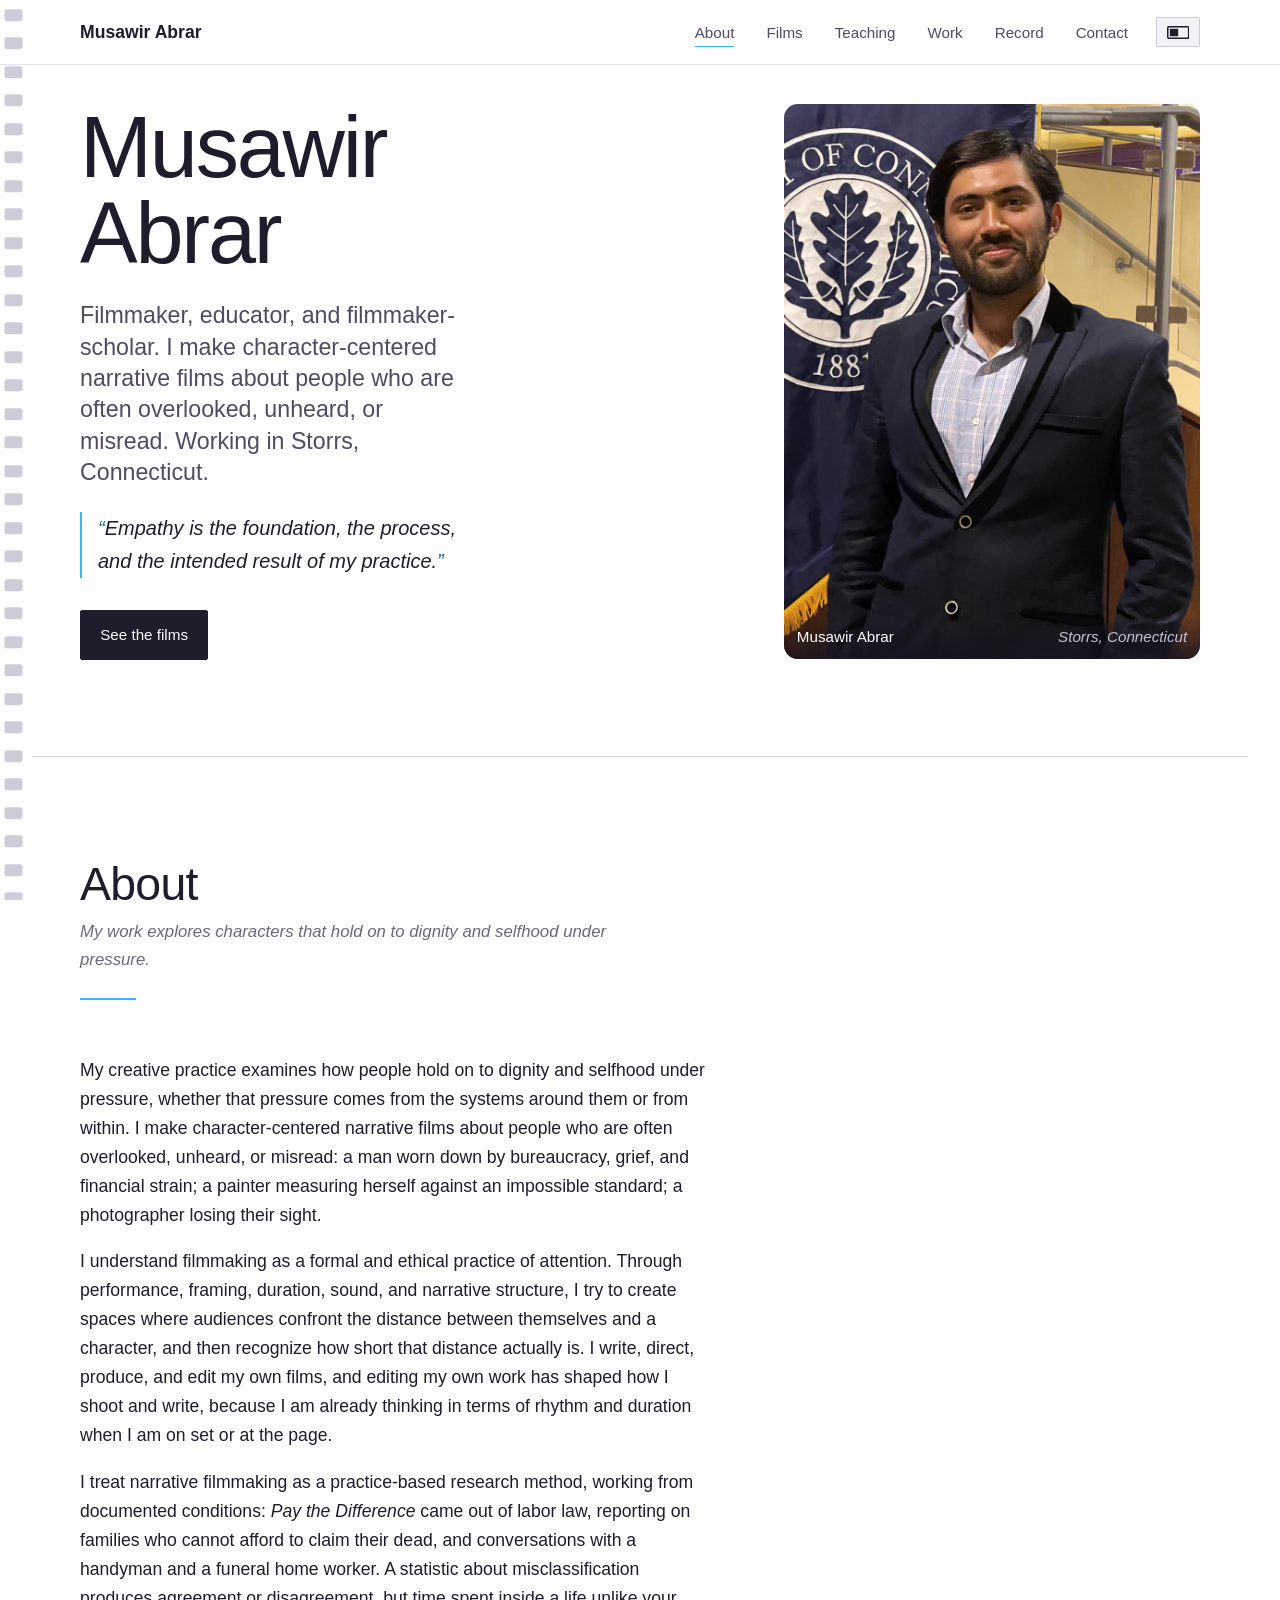
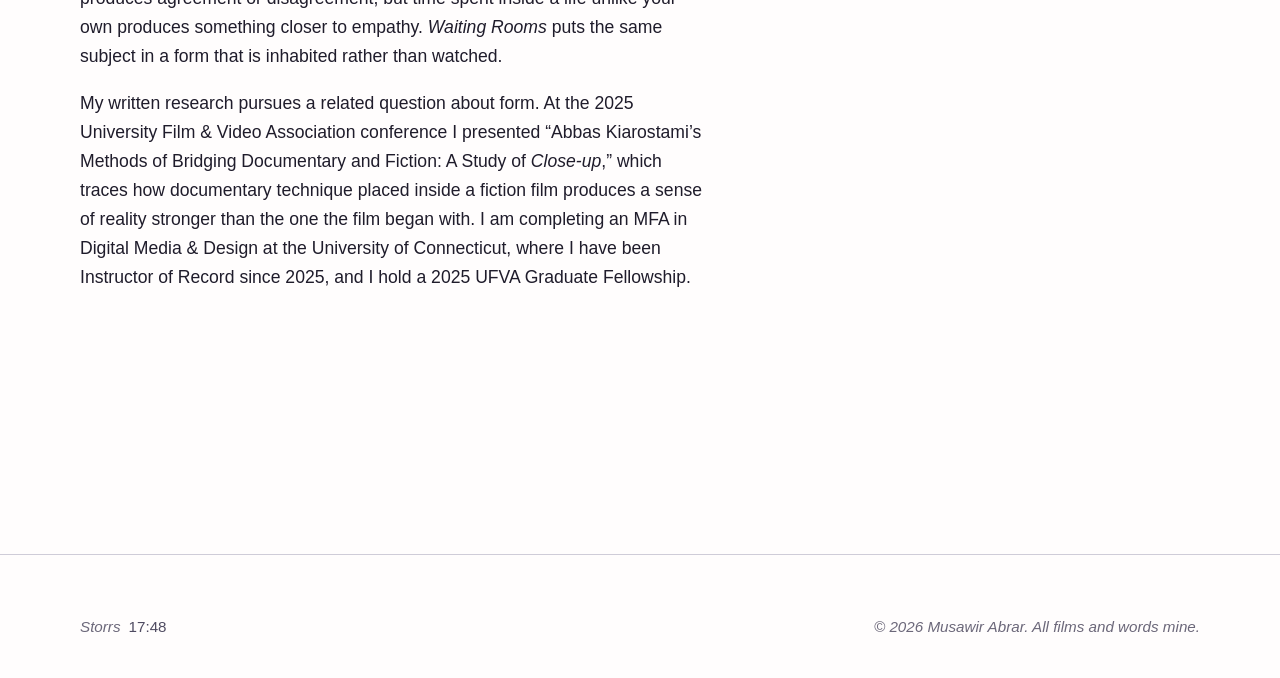
==== commit 2583c75c: "Set every paragraph in the same ink The last paragraph of a prose block was deliberately darker than" ====
--- a/index.html
+++ b/index.html
@@ -44,7 +44,7 @@
   <link rel="preconnect" href="https://fonts.gstatic.com" crossorigin>
   <link rel="stylesheet" href="https://api.fontshare.com/v2/css?f[]=satoshi@300,400,500,700,1,2&amp;display=swap">
   <link rel="stylesheet" href="https://fonts.googleapis.com/css2?family=IBM+Plex+Mono:wght@400;500&family=Noto+Nastaliq+Urdu:wght@400;600&display=swap">
-  <link rel="stylesheet" href="css/style.css?v=95b621d6">
+  <link rel="stylesheet" href="css/style.css?v=11ce63c7">
   <!-- PostHog analytics. Public project key; safe to ship. -->
   <script>
     !function(t,e){var o,n,p,r;e.__SV||(window.posthog && window.posthog.__loaded)||(window.posthog=e,e._i=[],e.init=function(i,s,a){function g(t,e){var o=e.split(".");2==o.length&&(t=t[o[0]],e=o[1]),t[e]=function(){t.push([e].concat(Array.prototype.slice.call(arguments,0)))}}p||((p=t.createElement("script")).type="text/javascript",p.crossOrigin="anonymous",p.async=!0,p.src=s.api_host.replace(".i.posthog.com","-assets.i.posthog.com")+"/static/array.js",p.onerror=function(){p=null},(r=t.getElementsByTagName("script")[0]).parentNode.insertBefore(p,r));var u=e;for(void 0!==a?u=e[a]=[]:a="posthog",u.people=u.people||[],Object.defineProperty(u,"toString",{configurable:!0,enumerable:!0,writable:!0,value:function(t){var e="posthog";return"posthog"!==a&&(e+="."+a),t||(e+=" (stub)"),e}}),Object.defineProperty(u.people,"toString",{configurable:!0,enumerable:!0,writable:!0,value:function(){return u.toString(1)+".people (stub)"}}),o="du vu fu pu yu init Bu Hu Nu qu Vu Kl ju Zu Ou Yu Xu th capture getExtension zu hu nh calculateEventProperties ih register register_once register_for_session unregister unregister_for_session ah Lu sh getFeatureFlag getFeatureFlagPayload getFeatureFlagResult getAllFeatureFlags isFeatureEnabled reloadFeatureFlags updateFlags updateEarlyAccessFeatureEnrollment getEarlyAccessFeatures on onFeatureFlags onSurveysLoaded onSessionId getSurveys getActiveMatchingSurveys renderSurvey displaySurvey cancelPendingSurvey canRenderSurvey canRenderSurveyAsync uh identify setPersonProperties unsetPersonProperties group resetGroups setPersonPropertiesForFlags resetPersonPropertiesForFlags setGroupPropertiesForFlags resetGroupPropertiesForFlags reset hh shutdown setIdentity clearIdentity get_distinct_id getGroups get_session_id get_session_replay_url alias set_config startSessionRecording stopSessionRecording sessionRecordingStarted captureException addExceptionStep captureLog startExceptionAutocapture stopExceptionAutocapture loadToolbar get_property getSessionProperty rh Ku createPersonProfile setInternalOrTestUser oh bu opt_in_capturing opt_out_capturing has_opted_in_capturing has_opted_out_capturing get_explicit_consent_status is_capturing clear_opt_in_out_capturing Qu debug Yl Os getPageViewId captureTraceFeedback captureTraceMetric Pu".split(" "),n=0;n<o.length;n++)g(u,o[n]);e._i.push([i,s,a])},e.__SV=1)}(document,window.posthog||[]);
--- a/css/style.css
+++ b/css/style.css
@@ -582,8 +582,9 @@
    -------------------------------------------------------------------------- */
 
 .prose { max-width: 64ch; margin-bottom: clamp(2.5rem, 6vw, 4rem); }
-.prose p { color: var(--ink-2); }
-.prose p:last-child { color: var(--ink); }
+/* Every paragraph the same weight of ink. The last one used to be darker,
+   which read as the ones above it having faded. */
+.prose p { color: var(--ink); }
 
 
 /* --------------------------------------------------------------------------
